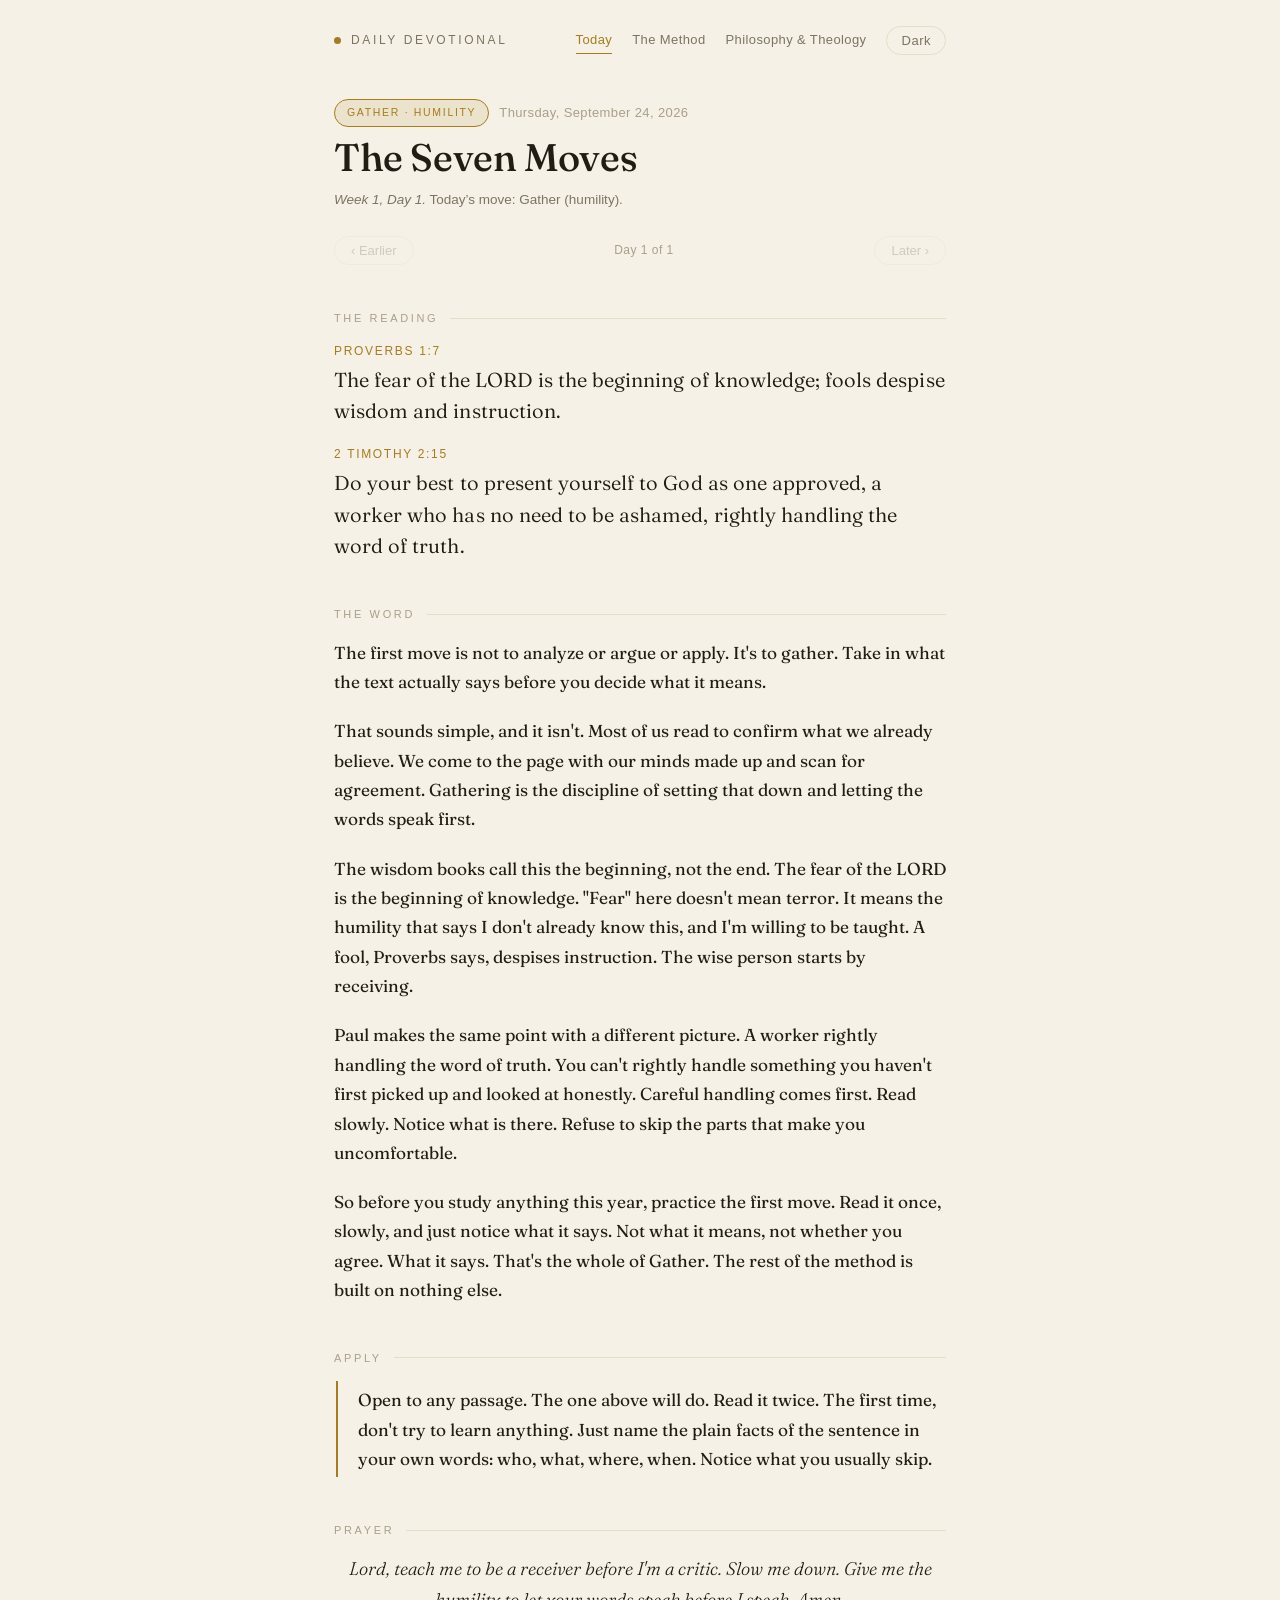
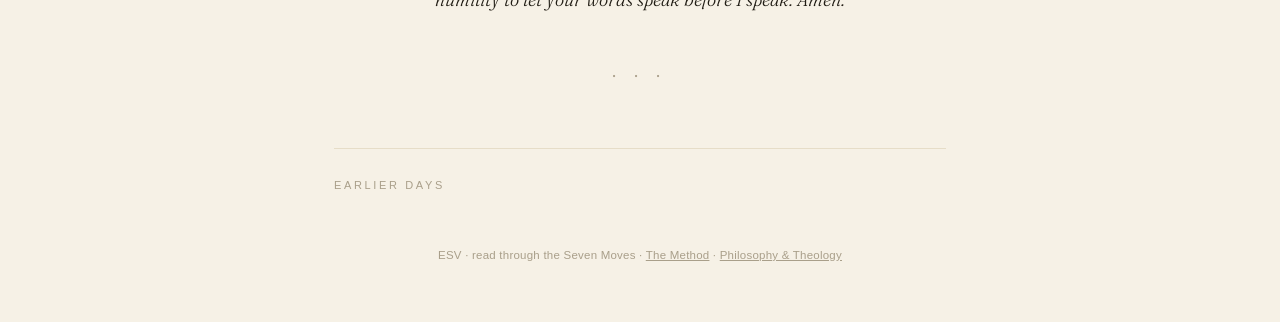
==== index.html @ 1668e5b0 "day navigation + week-grouped archive" ====
<!DOCTYPE html>
<html lang="en" data-theme="light">
<head>
<meta charset="UTF-8">
<meta name="viewport" content="width=device-width, initial-scale=1.0">
<title>Daily Devotional — The Seven Moves</title>
<meta name="description" content="A calm daily Bible devotional, read through the Seven Moves. ESV.">
<link rel="preconnect" href="https://fonts.googleapis.com">
<link rel="preconnect" href="https://fonts.gstatic.com" crossorigin>
<link href="https://fonts.googleapis.com/css2?family=Fraunces:ital,opsz,wght@0,9..144,300;0,9..144,400;0,9..144,500;0,9..144,600;1,9..144,300;1,9..144,400&display=swap" rel="stylesheet">
<link rel="stylesheet" href="styles.css">
</head>
<body>
<div class="wrap">
  <header>
    <div class="brand"><span class="dot"></span>Daily Devotional</div>
    <nav class="nav">
      <a href="index.html">Today</a>
      <a href="method.html">The Method</a>
      <a href="philosophy.html">Philosophy &amp; Theology</a>
    </nav>
    <button class="theme-toggle" id="themeToggle" aria-label="Toggle dark mode">Dark</button>
  </header>

  <main>
    <div class="meta">
      <span class="pill" id="movePill">—</span>
      <span class="date" id="dateLabel">—</span>
    </div>
    <h1 id="title">—</h1>
    <div class="sub" id="subtitle"></div>

    <div class="daynav">
      <button id="prevBtn" aria-label="Earlier day">‹ Earlier</button>
      <span id="daynavPos"></span>
      <button id="nextBtn" aria-label="Later day">Later ›</button>
    </div>

    <section class="block" id="readingBlock">
      <div class="label">The Reading</div>
      <div class="scripture" id="readings"></div>
    </section>

    <section class="block" id="wordBlock">
      <div class="label">The Word</div>
      <div class="prose" id="word"></div>
    </section>

    <section class="block" id="applyBlock">
      <div class="label">Apply</div>
      <div class="apply prose" id="apply"></div>
    </section>

    <section class="block" id="prayerBlock">
      <div class="label">Prayer</div>
      <p class="prayer" id="prayer"></p>
    </section>

    <div class="ornament">· · ·</div>

    <section class="archive">
      <h2>Earlier Days</h2>
      <ul class="archive-list" id="archiveList"></ul>
    </section>
  </main>

  <footer>ESV · read through the Seven Moves · <a href="method.html">The Method</a> · <a href="philosophy.html">Philosophy &amp; Theology</a></footer>
</div>

<script src="script.js"></script>
<script>
(function () {
  function el(id) { return document.getElementById(id); }
  function esc(s) { var d = document.createElement('div'); d.textContent = s; return d.innerHTML; }
  function paragraphs(text) {
    return (text || '').split(/\n{2,}/).map(function (p) { return '<p>' + esc(p.trim()) + '</p>'; }).join('');
  }
  function fmtDate(iso) {
    var d = new Date(iso + 'T12:00:00');
    return d.toLocaleDateString('en-US', { weekday: 'long', month: 'long', day: 'numeric', year: 'numeric' });
  }

  var list = [];
  var currentIndex = 0;

  function render(d) {
    el('movePill').textContent = d.move + ' · ' + d.virtue;
    el('dateLabel').textContent = fmtDate(d.date);
    el('title').textContent = d.theme;
    el('subtitle').innerHTML = '<em>Week ' + d.week + ', Day ' + d.day + '.</em> Today\u2019s move: ' + d.move + ' (' + d.virtue + ').';
    el('readings').innerHTML = (d.readings || []).map(function (r) {
      return '<p><span class="ref">' + esc(r.ref) + '</span>' + esc(r.text) + '</p>';
    }).join('');
    el('word').innerHTML = paragraphs(d.word);
    el('apply').innerHTML = paragraphs(d.apply);
    el('prayer').textContent = d.prayer;
    el('readingBlock').classList.toggle('hidden', !(d.readings && d.readings.length));
    el('wordBlock').classList.toggle('hidden', !d.word);
    el('applyBlock').classList.toggle('hidden', !d.apply);
    el('prayerBlock').classList.toggle('hidden', !d.prayer);
  }

  function updateNav() {
    var pos = el('daynavPos');
    if (pos) pos.textContent = 'Day ' + (currentIndex + 1) + ' of ' + list.length;
    var pb = el('prevBtn'), nb = el('nextBtn');
    if (pb) pb.disabled = currentIndex >= list.length - 1;
    if (nb) nb.disabled = currentIndex <= 0;
  }

  function renderArchive() {
    var byWeek = {};
    list.forEach(function (d, idx) {
      if (idx === currentIndex) return;
      (byWeek[d.week] = byWeek[d.week] || []).push({ d: d, idx: idx });
    });
    var weeks = Object.keys(byWeek).map(Number).sort(function (a, b) { return b - a; });
    var ul = el('archiveList');
    ul.innerHTML = '';
    weeks.forEach(function (w) {
      var days = byWeek[w].sort(function (a, b) { return a.d.day < b.d.day ? 1 : -1; });
      var h = document.createElement('li');
      h.className = 'week-header';
      h.textContent = 'Week ' + w;
      ul.appendChild(h);
      days.forEach(function (o) {
        var d = o.d;
        var li = document.createElement('li');
        var btn = document.createElement('button');
        btn.type = 'button';
        btn.innerHTML =
          '<span class="d">' + esc(d.date) + '</span>' +
          '<span class="theme">' + esc(d.theme) + '</span>' +
          '<span class="move">' + esc(d.move) + '</span>';
        btn.addEventListener('click', function () { show(o.idx); window.scrollTo({ top: 0, behavior: 'smooth' }); });
        li.appendChild(btn);
        ul.appendChild(li);
      });
    });
  }

  function show(i) {
    currentIndex = Math.max(0, Math.min(list.length - 1, i));
    render(list[currentIndex]);
    updateNav();
    renderArchive();
  }

  el('prevBtn').addEventListener('click', function () { show(currentIndex + 1); window.scrollTo({ top: 0, behavior: 'smooth' }); });
  el('nextBtn').addEventListener('click', function () { show(currentIndex - 1); window.scrollTo({ top: 0, behavior: 'smooth' }); });

  fetch('./devotionals.json')
    .then(function (r) { if (!r.ok) throw new Error('HTTP ' + r.status); return r.json(); })
    .then(function (data) {
      list = (data.devotionals || []).slice().sort(function (a, b) { return a.date < b.date ? 1 : -1; });
      if (!list.length) return;
      var today = new Date().toISOString().slice(0, 10);
      var idx = list.findIndex(function (d) { return d.date === today; });
      currentIndex = idx >= 0 ? idx : 0;
      render(list[currentIndex]);
      updateNav();
      renderArchive();
    })
    .catch(function (e) {
      el('title').textContent = 'Nothing here yet';
      el('subtitle').textContent = 'The first devotional hasn\u2019t been published.';
      el('readings').innerHTML = '';
      el('word').innerHTML = '<p>Check back soon.</p>';
      el('applyBlock').classList.add('hidden');
      el('prayerBlock').classList.add('hidden');
      console.error(e);
    });
})();
</script>
</body>
</html>
---- styles.css ----
:root {
  --bg: #f6f1e6;
  --surface: #fdfaf3;
  --ink: #211d15;
  --muted: #7c7463;
  --faint: #a99f8a;
  --border: #e6ddc8;
  --accent: #a67c1e;
  --accent-soft: rgba(166,124,30,.12);
  --maxw: 660px;
  --serif: "Fraunces", Georgia, "Iowan Old Style", serif;
  --sans: -apple-system, BlinkMacSystemFont, "Segoe UI", Roboto, Helvetica, Arial, sans-serif;
}
[data-theme="dark"] {
  --bg: #16130e;
  --surface: #1e1a13;
  --ink: #ece3d2;
  --muted: #9a917d;
  --faint: #6f6757;
  --border: #352f24;
  --accent: #d0a449;
  --accent-soft: rgba(208,164,73,.14);
}
* { box-sizing: border-box; }
html { scroll-behavior: smooth; }
body {
  margin: 0;
  background: var(--bg);
  color: var(--ink);
  font-family: var(--serif);
  font-weight: 400;
  line-height: 1.7;
  -webkit-font-smoothing: antialiased;
  text-rendering: optimizeLegibility;
  transition: background .3s ease, color .3s ease;
}
.wrap { max-width: var(--maxw); margin: 0 auto; padding: 0 24px; }

/* ---- header / nav ---- */
header {
  display: flex; align-items: center; flex-wrap: wrap; gap: 12px 20px;
  padding: 26px 0 10px;
}
.brand {
  font-family: var(--sans); font-size: 12px; letter-spacing: .22em;
  text-transform: uppercase; color: var(--muted);
  display: flex; align-items: center; gap: 10px; margin-right: auto;
}
.brand .dot { width: 7px; height: 7px; border-radius: 50%; background: var(--accent); }
.nav { display: flex; gap: 20px; flex-wrap: wrap; }
.nav a {
  font-family: var(--sans); font-size: 13px; color: var(--muted);
  text-decoration: none; letter-spacing: .03em; padding: 2px 0;
  border-bottom: 1px solid transparent; transition: color .15s, border-color .15s;
}
.nav a:hover { color: var(--ink); }
.nav a.active { color: var(--accent); border-bottom-color: var(--accent); }
.theme-toggle {
  font-family: var(--sans); font-size: 13px; color: var(--muted);
  background: none; border: 1px solid var(--border); border-radius: 999px;
  padding: 6px 14px; cursor: pointer; letter-spacing: .04em;
  transition: color .2s, border-color .2s;
}
.theme-toggle:hover { color: var(--ink); border-color: var(--faint); }

/* ---- hero / headings ---- */
.meta { display: flex; flex-wrap: wrap; align-items: center; gap: 10px; margin: 34px 0 6px; }
.pill {
  font-family: var(--sans); font-size: 10.5px; letter-spacing: .16em;
  text-transform: uppercase; color: var(--accent);
  border: 1px solid var(--accent); background: var(--accent-soft);
  border-radius: 999px; padding: 4px 12px; font-weight: 500;
}
.date { font-family: var(--sans); font-size: 13px; color: var(--faint); letter-spacing: .03em; }
h1 { font-size: clamp(1.7rem, 5vw, 2.4rem); line-height: 1.15; font-weight: 500; margin: 8px 0 0; letter-spacing: -.01em; }
.lead {
  font-family: var(--sans); font-size: 15px; color: var(--muted);
  margin-top: 12px; max-width: 34em;
}
.sub { font-family: var(--sans); font-size: 13.5px; color: var(--muted); margin-top: 10px; }
.sub em { font-style: italic; }

section.block { margin-top: 44px; }
.label {
  font-family: var(--sans); font-size: 11px; letter-spacing: .24em;
  text-transform: uppercase; color: var(--faint); margin-bottom: 14px;
  display: flex; align-items: center; gap: 12px;
}
.label::after { content: ""; flex: 1; height: 1px; background: var(--border); }

h2 {
  font-size: 1.35rem; line-height: 1.25; font-weight: 500; margin: 0 0 8px; letter-spacing: -.01em;
}
h3 { font-size: 1.12rem; font-weight: 500; margin: 26px 0 6px; }

/* ---- scripture ---- */
.scripture { margin: 0 0 26px; }
.scripture p { font-size: 1.26rem; line-height: 1.55; margin: 0 0 18px; font-weight: 350; letter-spacing: .002em; }
.scripture .ref {
  display: block; font-family: var(--sans); font-size: 12px;
  letter-spacing: .14em; text-transform: uppercase; color: var(--accent);
  margin-bottom: 4px; font-weight: 500;
}

/* ---- prose ---- */
.prose p { margin: 0 0 1.15em; font-size: 1.08rem; }
.prose p:last-child { margin-bottom: 0; }
.prose a { color: var(--accent); text-decoration: underline; text-underline-offset: 3px; }

/* ---- apply / callout ---- */
.apply { border-left: 2px solid var(--accent); padding: 4px 0 4px 20px; margin-left: 2px; }
.apply p { margin: 0 0 .9em; font-size: 1.08rem; }
.apply p:last-child { margin: 0; }

/* ---- prayer ---- */
.prayer { font-style: italic; font-weight: 300; font-size: 1.14rem; line-height: 1.7; text-align: center; margin: 0; }

/* ---- move tags + lists ---- */
.moves { font-family: var(--sans); font-size: 11px; letter-spacing: .16em; text-transform: uppercase; color: var(--faint); margin-top: 10px; }
.moves b { color: var(--accent); font-weight: 500; }

.movelist { list-style: none; margin: 0; padding: 0; }
.movelist li { padding: 18px 0; border-bottom: 1px solid var(--border); }
.movelist li:last-child { border-bottom: none; }
.movelist .m { font-family: var(--sans); font-size: 11px; letter-spacing: .18em; text-transform: uppercase; color: var(--accent); font-weight: 500; }
.movelist .m span { color: var(--faint); text-transform: none; letter-spacing: .02em; font-weight: 400; }
.movelist h3 { margin: 4px 0 6px; font-size: 1.22rem; }
.movelist p { margin: 0; font-size: 1.05rem; }
.movelist .q { font-family: var(--sans); font-size: 13.5px; color: var(--muted); margin-top: 6px; }

.rhy { display: grid; grid-template-columns: 84px 1fr; gap: 4px 16px; margin: 6px 0; }
.rhy .d { font-family: var(--sans); font-size: 12px; color: var(--accent); letter-spacing: .08em; text-transform: uppercase; padding-top: 2px; }
.rhy .t { font-size: 1.05rem; }

.ornament { text-align: center; color: var(--faint); font-size: 15px; letter-spacing: .5em; margin: 46px 0 8px; }

/* ---- archive ---- */
.archive { margin-top: 60px; padding-top: 30px; border-top: 1px solid var(--border); }
.archive h2 { font-family: var(--sans); font-size: 11px; letter-spacing: .24em; text-transform: uppercase; color: var(--faint); font-weight: 500; margin: 0 0 6px; }
.archive-list { list-style: none; margin: 0; padding: 0; }
.archive-list li { border-bottom: 1px solid var(--border); }
.archive-list button {
  display: grid; grid-template-columns: 92px 1fr auto; gap: 14px; align-items: baseline;
  width: 100%; text-align: left; background: none; border: none; cursor: pointer;
  padding: 13px 2px; color: var(--ink); font-family: var(--serif); font-size: 15px;
}
.archive-list button:hover .theme { color: var(--accent); }
.archive-list .d { font-family: var(--sans); font-size: 12px; color: var(--faint); }
.archive-list .theme { transition: color .15s; }
.archive-list .move { font-family: var(--sans); font-size: 11px; letter-spacing: .1em; text-transform: uppercase; color: var(--muted); }
.archive-list .week-header { font-family: var(--sans); font-size: 11px; letter-spacing: .2em; text-transform: uppercase; color: var(--accent); font-weight: 500; padding: 16px 0 4px; border-bottom: none; }

.daynav { display: flex; align-items: center; justify-content: space-between; margin-top: 24px; }
.daynav button { font-family: var(--sans); font-size: 13px; color: var(--muted); background: none; border: 1px solid var(--border); border-radius: 999px; padding: 6px 16px; cursor: pointer; transition: color .15s, border-color .15s; }
.daynav button:hover:not(:disabled) { color: var(--ink); border-color: var(--faint); }
.daynav button:disabled { opacity: .3; cursor: default; }
.daynav span { font-family: var(--sans); font-size: 12px; color: var(--faint); letter-spacing: .04em; }

footer {
  font-family: var(--sans); font-size: 11.5px; color: var(--faint);
  text-align: center; padding: 48px 0 56px; letter-spacing: .02em;
}
footer a { color: var(--faint); }

.hidden { display: none !important; }
@media (max-width: 520px) {
  .archive-list button { grid-template-columns: 78px 1fr; }
  .archive-list .move { grid-column: 2; }
  .scripture p { font-size: 1.16rem; }
  .rhy { grid-template-columns: 72px 1fr; }
}
@media (prefers-reduced-motion: reduce) {
  * { transition: none !important; }
}
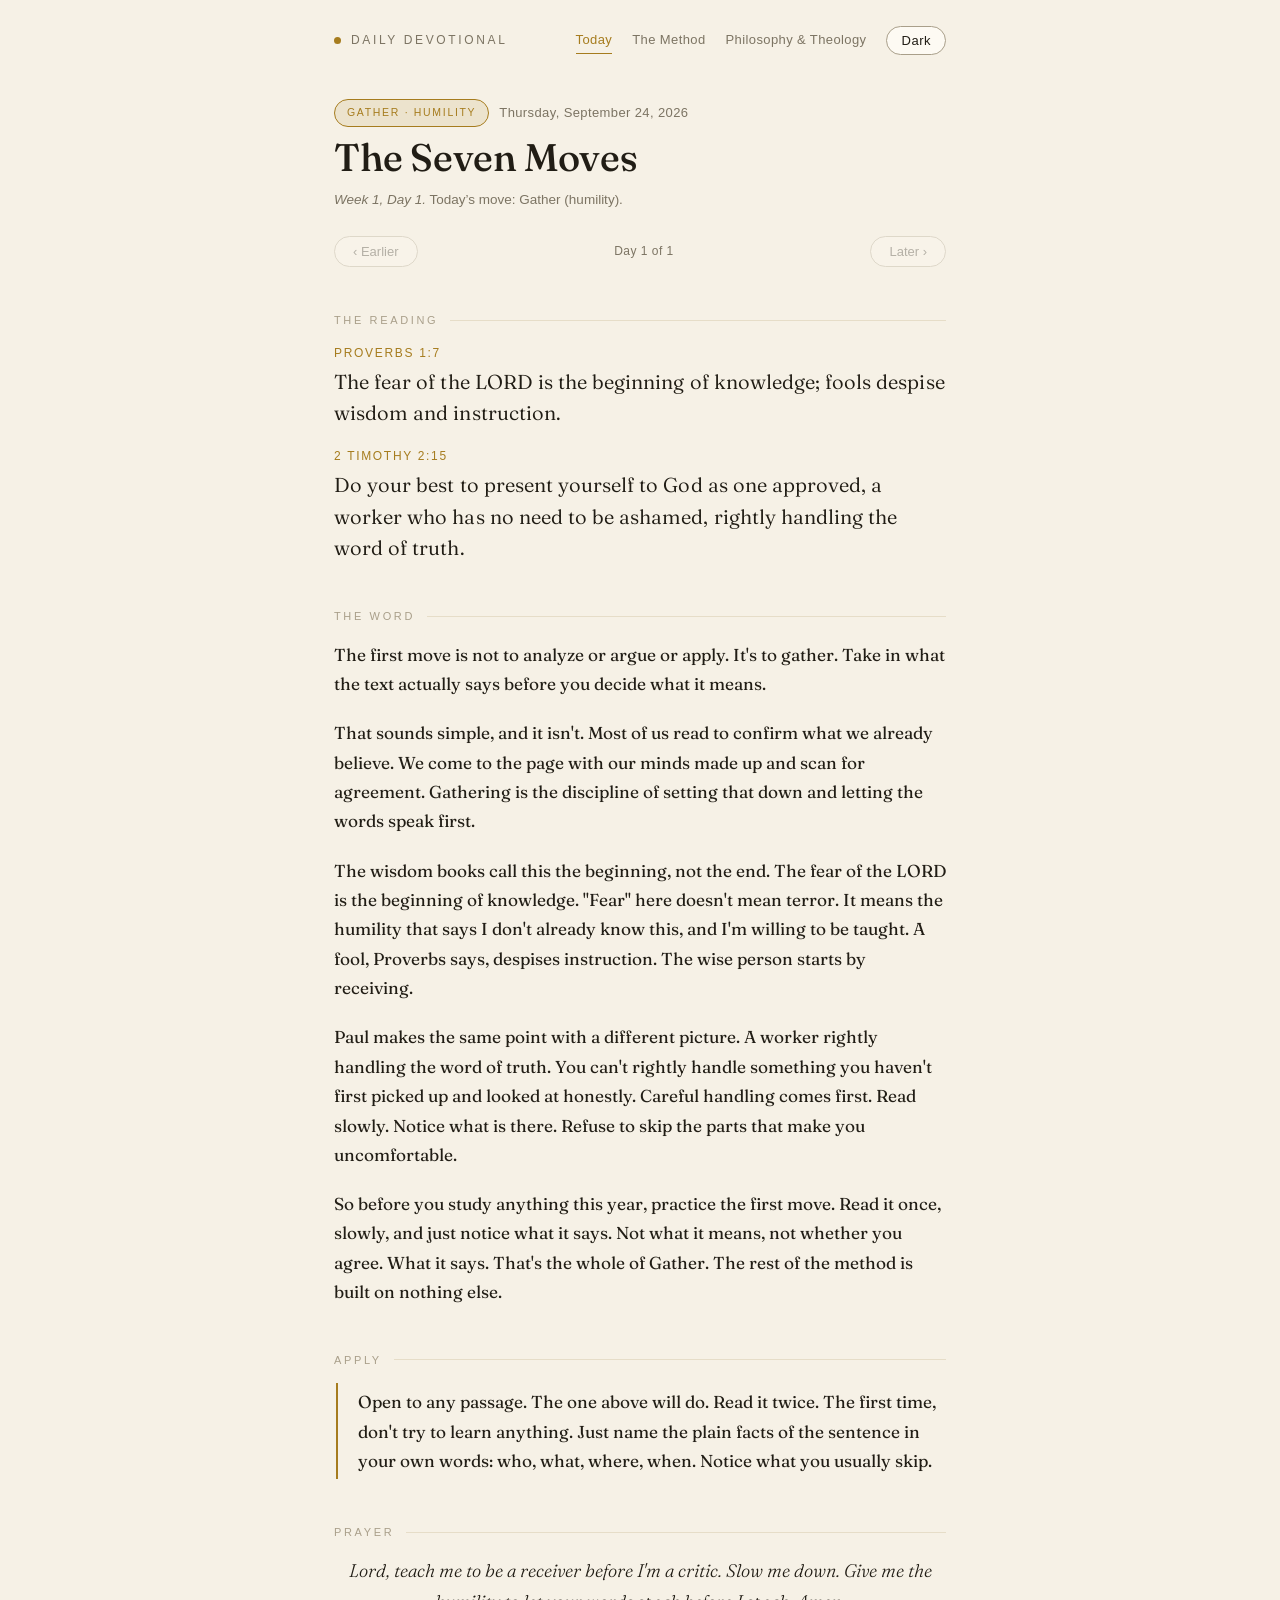
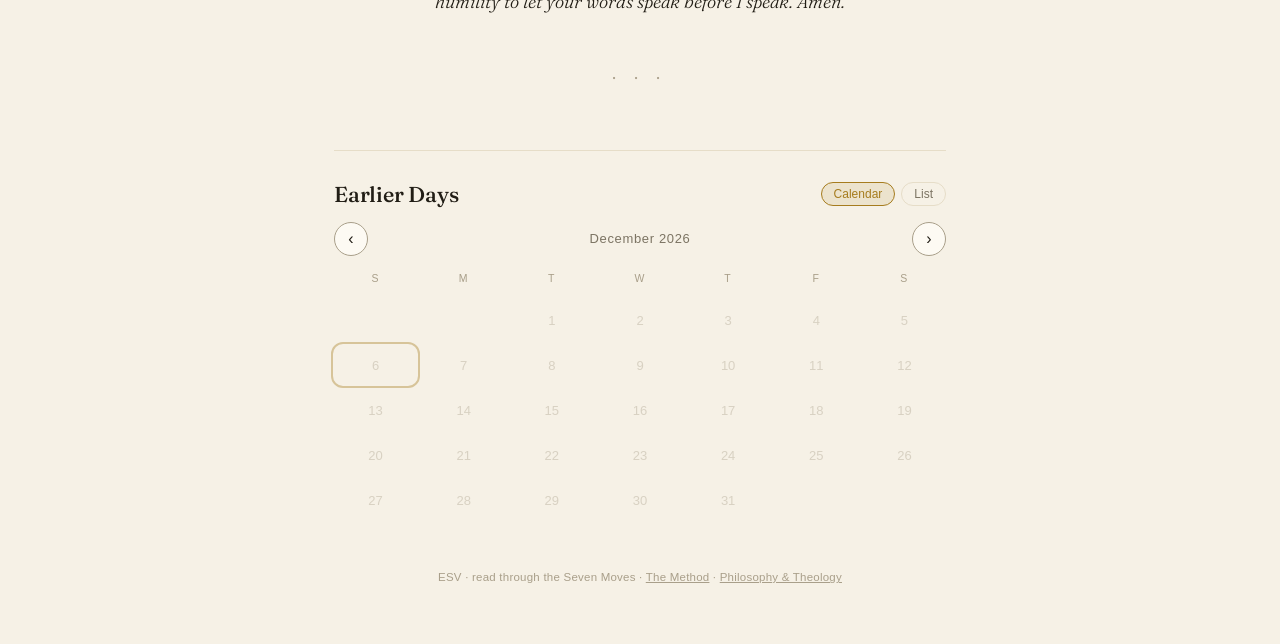
==== commit fb080bb7: "calendar view + dark-mode contrast pass" ====
--- a/index.html
+++ b/index.html
@@ -59,8 +59,22 @@
     <div class="ornament">· · ·</div>
 
     <section class="archive">
-      <h2>Earlier Days</h2>
-      <ul class="archive-list" id="archiveList"></ul>
+      <div class="archive-head">
+        <h2>Earlier Days</h2>
+        <div class="view-toggle">
+          <button id="calBtn" type="button" class="active">Calendar</button>
+          <button id="listBtn" type="button">List</button>
+        </div>
+      </div>
+      <div id="calendar">
+        <div class="cal-nav">
+          <button id="calPrev" type="button" aria-label="Previous month">‹</button>
+          <span class="cal-label" id="calLabel">—</span>
+          <button id="calNext" type="button" aria-label="Next month">›</button>
+        </div>
+        <div class="cal-grid" id="calGrid"></div>
+      </div>
+      <ul class="archive-list hidden" id="archiveList"></ul>
     </section>
   </main>
 
@@ -79,9 +93,14 @@
     var d = new Date(iso + 'T12:00:00');
     return d.toLocaleDateString('en-US', { weekday: 'long', month: 'long', day: 'numeric', year: 'numeric' });
   }
+  function isoDate(y, m, d) {
+    return y + '-' + String(m + 1).padStart(2, '0') + '-' + String(d).padStart(2, '0');
+  }
 
   var list = [];
   var currentIndex = 0;
+  var dayIndex = {};
+  var calYear = 0, calMonth = 0; // calMonth 0-indexed
 
   function render(d) {
     el('movePill').textContent = d.move + ' · ' + d.virtue;
@@ -108,7 +127,7 @@
     if (nb) nb.disabled = currentIndex <= 0;
   }
 
-  function renderArchive() {
+  function renderArchiveList() {
     var byWeek = {};
     list.forEach(function (d, idx) {
       if (idx === currentIndex) return;
@@ -139,27 +158,85 @@
     });
   }
 
+  function renderCalendar() {
+    var first = new Date(calYear, calMonth, 1);
+    var startDow = first.getDay();
+    var daysInMonth = new Date(calYear, calMonth + 1, 0).getDate();
+    el('calLabel').textContent = first.toLocaleDateString('en-US', { month: 'long', year: 'numeric' });
+    var grid = el('calGrid');
+    grid.innerHTML = '';
+    ['S', 'M', 'T', 'W', 'T', 'F', 'S'].forEach(function (w) {
+      var c = document.createElement('div');
+      c.className = 'cal-dow';
+      c.textContent = w;
+      grid.appendChild(c);
+    });
+    for (var i = 0; i < startDow; i++) {
+      var fill = document.createElement('div');
+      fill.className = 'cal-day cal-empty-fill';
+      grid.appendChild(fill);
+    }
+    var today = new Date().toISOString().slice(0, 10);
+    for (var d = 1; d <= daysInMonth; d++) {
+      var iso = isoDate(calYear, calMonth, d);
+      var cell = document.createElement('button');
+      cell.type = 'button';
+      cell.className = 'cal-day';
+      if (iso === today) cell.classList.add('today');
+      if (dayIndex[iso] !== undefined) {
+        cell.classList.add('has');
+        cell.textContent = d;
+        cell.addEventListener('click', (function (iso) {
+          return function () { show(dayIndex[iso]); window.scrollTo({ top: 0, behavior: 'smooth' }); };
+        })(iso));
+      } else {
+        cell.classList.add('empty');
+        cell.textContent = d;
+        cell.disabled = true;
+      }
+      grid.appendChild(cell);
+    }
+  }
+
+  function setView(v) {
+    var cal = el('calendar'), listEl = el('archiveList');
+    el('calBtn').classList.toggle('active', v === 'cal');
+    el('listBtn').classList.toggle('active', v === 'list');
+    cal.classList.toggle('hidden', v !== 'cal');
+    listEl.classList.toggle('hidden', v !== 'list');
+  }
+
   function show(i) {
     currentIndex = Math.max(0, Math.min(list.length - 1, i));
     render(list[currentIndex]);
     updateNav();
-    renderArchive();
+    renderArchiveList();
   }
 
   el('prevBtn').addEventListener('click', function () { show(currentIndex + 1); window.scrollTo({ top: 0, behavior: 'smooth' }); });
   el('nextBtn').addEventListener('click', function () { show(currentIndex - 1); window.scrollTo({ top: 0, behavior: 'smooth' }); });
+  el('calPrev').addEventListener('click', function () { calMonth--; if (calMonth < 0) { calMonth = 11; calYear--; } renderCalendar(); });
+  el('calNext').addEventListener('click', function () { calMonth++; if (calMonth > 11) { calMonth = 0; calYear++; } renderCalendar(); });
+  el('calBtn').addEventListener('click', function () { setView('cal'); });
+  el('listBtn').addEventListener('click', function () { setView('list'); });
 
   fetch('./devotionals.json')
     .then(function (r) { if (!r.ok) throw new Error('HTTP ' + r.status); return r.json(); })
     .then(function (data) {
       list = (data.devotionals || []).slice().sort(function (a, b) { return a.date < b.date ? 1 : -1; });
       if (!list.length) return;
+      list.forEach(function (d, i) { dayIndex[d.date] = i; });
       var today = new Date().toISOString().slice(0, 10);
       var idx = list.findIndex(function (d) { return d.date === today; });
       currentIndex = idx >= 0 ? idx : 0;
+      var now = new Date();
+      calYear = now.getFullYear();
+      calMonth = now.getMonth();
       render(list[currentIndex]);
       updateNav();
-      renderArchive();
+      renderArchiveList();
+      renderCalendar();
+      setView('cal');
     })
     .catch(function (e) {
       el('title').textContent = 'Nothing here yet';
--- a/styles.css
+++ b/styles.css
@@ -7,19 +7,21 @@
   --border: #e6ddc8;
   --accent: #a67c1e;
   --accent-soft: rgba(166,124,30,.12);
+  --accent-ink: #ffffff;
   --maxw: 660px;
   --serif: "Fraunces", Georgia, "Iowan Old Style", serif;
   --sans: -apple-system, BlinkMacSystemFont, "Segoe UI", Roboto, Helvetica, Arial, sans-serif;
 }
 [data-theme="dark"] {
-  --bg: #16130e;
+  --bg: #14110c;
   --surface: #1e1a13;
   --ink: #ece3d2;
-  --muted: #9a917d;
-  --faint: #6f6757;
-  --border: #352f24;
+  --muted: #b7ad92;
+  --faint: #938a74;
+  --border: #4a4233;
   --accent: #d0a449;
-  --accent-soft: rgba(208,164,73,.14);
+  --accent-soft: rgba(208,164,73,.16);
+  --accent-ink: #1a1407;
 }
 * { box-sizing: border-box; }
 html { scroll-behavior: smooth; }
@@ -56,12 +58,12 @@
 .nav a:hover { color: var(--ink); }
 .nav a.active { color: var(--accent); border-bottom-color: var(--accent); }
 .theme-toggle {
-  font-family: var(--sans); font-size: 13px; color: var(--muted);
-  background: none; border: 1px solid var(--border); border-radius: 999px;
+  font-family: var(--sans); font-size: 13px; color: var(--ink);
+  background: var(--surface); border: 1px solid var(--faint); border-radius: 999px;
   padding: 6px 14px; cursor: pointer; letter-spacing: .04em;
   transition: color .2s, border-color .2s;
 }
-.theme-toggle:hover { color: var(--ink); border-color: var(--faint); }
+.theme-toggle:hover { border-color: var(--accent); color: var(--accent); }
 
 /* ---- hero / headings ---- */
 .meta { display: flex; flex-wrap: wrap; align-items: center; gap: 10px; margin: 34px 0 6px; }
@@ -71,12 +73,9 @@
   border: 1px solid var(--accent); background: var(--accent-soft);
   border-radius: 999px; padding: 4px 12px; font-weight: 500;
 }
-.date { font-family: var(--sans); font-size: 13px; color: var(--faint); letter-spacing: .03em; }
+.date { font-family: var(--sans); font-size: 13px; color: var(--muted); letter-spacing: .03em; }
 h1 { font-size: clamp(1.7rem, 5vw, 2.4rem); line-height: 1.15; font-weight: 500; margin: 8px 0 0; letter-spacing: -.01em; }
-.lead {
-  font-family: var(--sans); font-size: 15px; color: var(--muted);
-  margin-top: 12px; max-width: 34em;
-}
+.lead { font-family: var(--sans); font-size: 15px; color: var(--muted); margin-top: 12px; max-width: 34em; }
 .sub { font-family: var(--sans); font-size: 13.5px; color: var(--muted); margin-top: 10px; }
 .sub em { font-style: italic; }
 
@@ -88,9 +87,7 @@
 }
 .label::after { content: ""; flex: 1; height: 1px; background: var(--border); }
 
-h2 {
-  font-size: 1.35rem; line-height: 1.25; font-weight: 500; margin: 0 0 8px; letter-spacing: -.01em;
-}
+h2 { font-size: 1.35rem; line-height: 1.25; font-weight: 500; margin: 0 0 8px; letter-spacing: -.01em; }
 h3 { font-size: 1.12rem; font-weight: 500; margin: 26px 0 6px; }
 
 /* ---- scripture ---- */
@@ -116,14 +113,14 @@
 .prayer { font-style: italic; font-weight: 300; font-size: 1.14rem; line-height: 1.7; text-align: center; margin: 0; }
 
 /* ---- move tags + lists ---- */
-.moves { font-family: var(--sans); font-size: 11px; letter-spacing: .16em; text-transform: uppercase; color: var(--faint); margin-top: 10px; }
+.moves { font-family: var(--sans); font-size: 11px; letter-spacing: .16em; text-transform: uppercase; color: var(--muted); margin-top: 10px; }
 .moves b { color: var(--accent); font-weight: 500; }
 
 .movelist { list-style: none; margin: 0; padding: 0; }
 .movelist li { padding: 18px 0; border-bottom: 1px solid var(--border); }
 .movelist li:last-child { border-bottom: none; }
 .movelist .m { font-family: var(--sans); font-size: 11px; letter-spacing: .18em; text-transform: uppercase; color: var(--accent); font-weight: 500; }
-.movelist .m span { color: var(--faint); text-transform: none; letter-spacing: .02em; font-weight: 400; }
+.movelist .m span { color: var(--muted); text-transform: none; letter-spacing: .02em; font-weight: 400; }
 .movelist h3 { margin: 4px 0 6px; font-size: 1.22rem; }
 .movelist p { margin: 0; font-size: 1.05rem; }
 .movelist .q { font-family: var(--sans); font-size: 13.5px; color: var(--muted); margin-top: 6px; }
@@ -134,9 +131,41 @@
 
 .ornament { text-align: center; color: var(--faint); font-size: 15px; letter-spacing: .5em; margin: 46px 0 8px; }
 
-/* ---- archive ---- */
+/* ---- archive + calendar ---- */
 .archive { margin-top: 60px; padding-top: 30px; border-top: 1px solid var(--border); }
-.archive h2 { font-family: var(--sans); font-size: 11px; letter-spacing: .24em; text-transform: uppercase; color: var(--faint); font-weight: 500; margin: 0 0 6px; }
+.archive-head { display: flex; align-items: center; justify-content: space-between; gap: 12px; flex-wrap: wrap; margin-bottom: 14px; }
+.archive-head h2 { margin: 0; }
+.view-toggle { display: flex; gap: 6px; }
+.view-toggle button {
+  font-family: var(--sans); font-size: 12px; color: var(--muted);
+  background: none; border: 1px solid var(--border); border-radius: 999px;
+  padding: 4px 12px; cursor: pointer; transition: color .15s, border-color .15s, background .15s;
+}
+.view-toggle button.active { color: var(--accent); border-color: var(--accent); background: var(--accent-soft); }
+
+.cal-nav { display: flex; align-items: center; justify-content: space-between; margin-bottom: 12px; }
+.cal-nav button {
+  font-family: var(--sans); font-size: 16px; color: var(--ink);
+  background: var(--surface); border: 1px solid var(--faint); border-radius: 999px;
+  width: 34px; height: 34px; cursor: pointer; line-height: 1;
+  display: flex; align-items: center; justify-content: center; transition: border-color .15s, color .15s;
+}
+.cal-nav button:hover { border-color: var(--accent); color: var(--accent); }
+.cal-nav .cal-label { font-family: var(--sans); font-size: 13px; color: var(--muted); letter-spacing: .05em; font-weight: 500; }
+
+.cal-grid { display: grid; grid-template-columns: repeat(7, 1fr); gap: 5px; }
+.cal-dow { font-family: var(--sans); font-size: 10.5px; letter-spacing: .12em; color: var(--faint); text-align: center; text-transform: uppercase; padding: 2px 0 8px; }
+.cal-day {
+  font-family: var(--sans); font-size: 13px; height: 40px; border-radius: 9px;
+  border: 1px solid transparent; background: none; color: var(--faint);
+  display: flex; align-items: center; justify-content: center; cursor: default;
+}
+.cal-day.has { color: var(--ink); background: var(--accent-soft); border-color: var(--accent); cursor: pointer; font-weight: 500; }
+.cal-day.has:hover { background: var(--accent); color: var(--accent-ink); }
+.cal-day.today { outline: 2px solid var(--accent); outline-offset: 1px; }
+.cal-day.empty { opacity: .38; }
+.cal-empty-fill { visibility: hidden; }
+
 .archive-list { list-style: none; margin: 0; padding: 0; }
 .archive-list li { border-bottom: 1px solid var(--border); }
 .archive-list button {
@@ -145,16 +174,21 @@
   padding: 13px 2px; color: var(--ink); font-family: var(--serif); font-size: 15px;
 }
 .archive-list button:hover .theme { color: var(--accent); }
-.archive-list .d { font-family: var(--sans); font-size: 12px; color: var(--faint); }
+.archive-list .d { font-family: var(--sans); font-size: 12px; color: var(--muted); }
 .archive-list .theme { transition: color .15s; }
 .archive-list .move { font-family: var(--sans); font-size: 11px; letter-spacing: .1em; text-transform: uppercase; color: var(--muted); }
 .archive-list .week-header { font-family: var(--sans); font-size: 11px; letter-spacing: .2em; text-transform: uppercase; color: var(--accent); font-weight: 500; padding: 16px 0 4px; border-bottom: none; }
 
+/* ---- day nav ---- */
 .daynav { display: flex; align-items: center; justify-content: space-between; margin-top: 24px; }
-.daynav button { font-family: var(--sans); font-size: 13px; color: var(--muted); background: none; border: 1px solid var(--border); border-radius: 999px; padding: 6px 16px; cursor: pointer; transition: color .15s, border-color .15s; }
-.daynav button:hover:not(:disabled) { color: var(--ink); border-color: var(--faint); }
+.daynav button {
+  font-family: var(--sans); font-size: 13px; color: var(--ink);
+  background: var(--surface); border: 1px solid var(--faint); border-radius: 999px;
+  padding: 7px 18px; cursor: pointer; transition: color .15s, border-color .15s;
+}
+.daynav button:hover:not(:disabled) { border-color: var(--accent); color: var(--accent); }
 .daynav button:disabled { opacity: .3; cursor: default; }
-.daynav span { font-family: var(--sans); font-size: 12px; color: var(--faint); letter-spacing: .04em; }
+.daynav span { font-family: var(--sans); font-size: 12px; color: var(--muted); letter-spacing: .04em; }
 
 footer {
   font-family: var(--sans); font-size: 11.5px; color: var(--faint);
@@ -168,6 +202,7 @@
   .archive-list .move { grid-column: 2; }
   .scripture p { font-size: 1.16rem; }
   .rhy { grid-template-columns: 72px 1fr; }
+  .cal-day { height: 36px; font-size: 12px; }
 }
 @media (prefers-reduced-motion: reduce) {
   * { transition: none !important; }
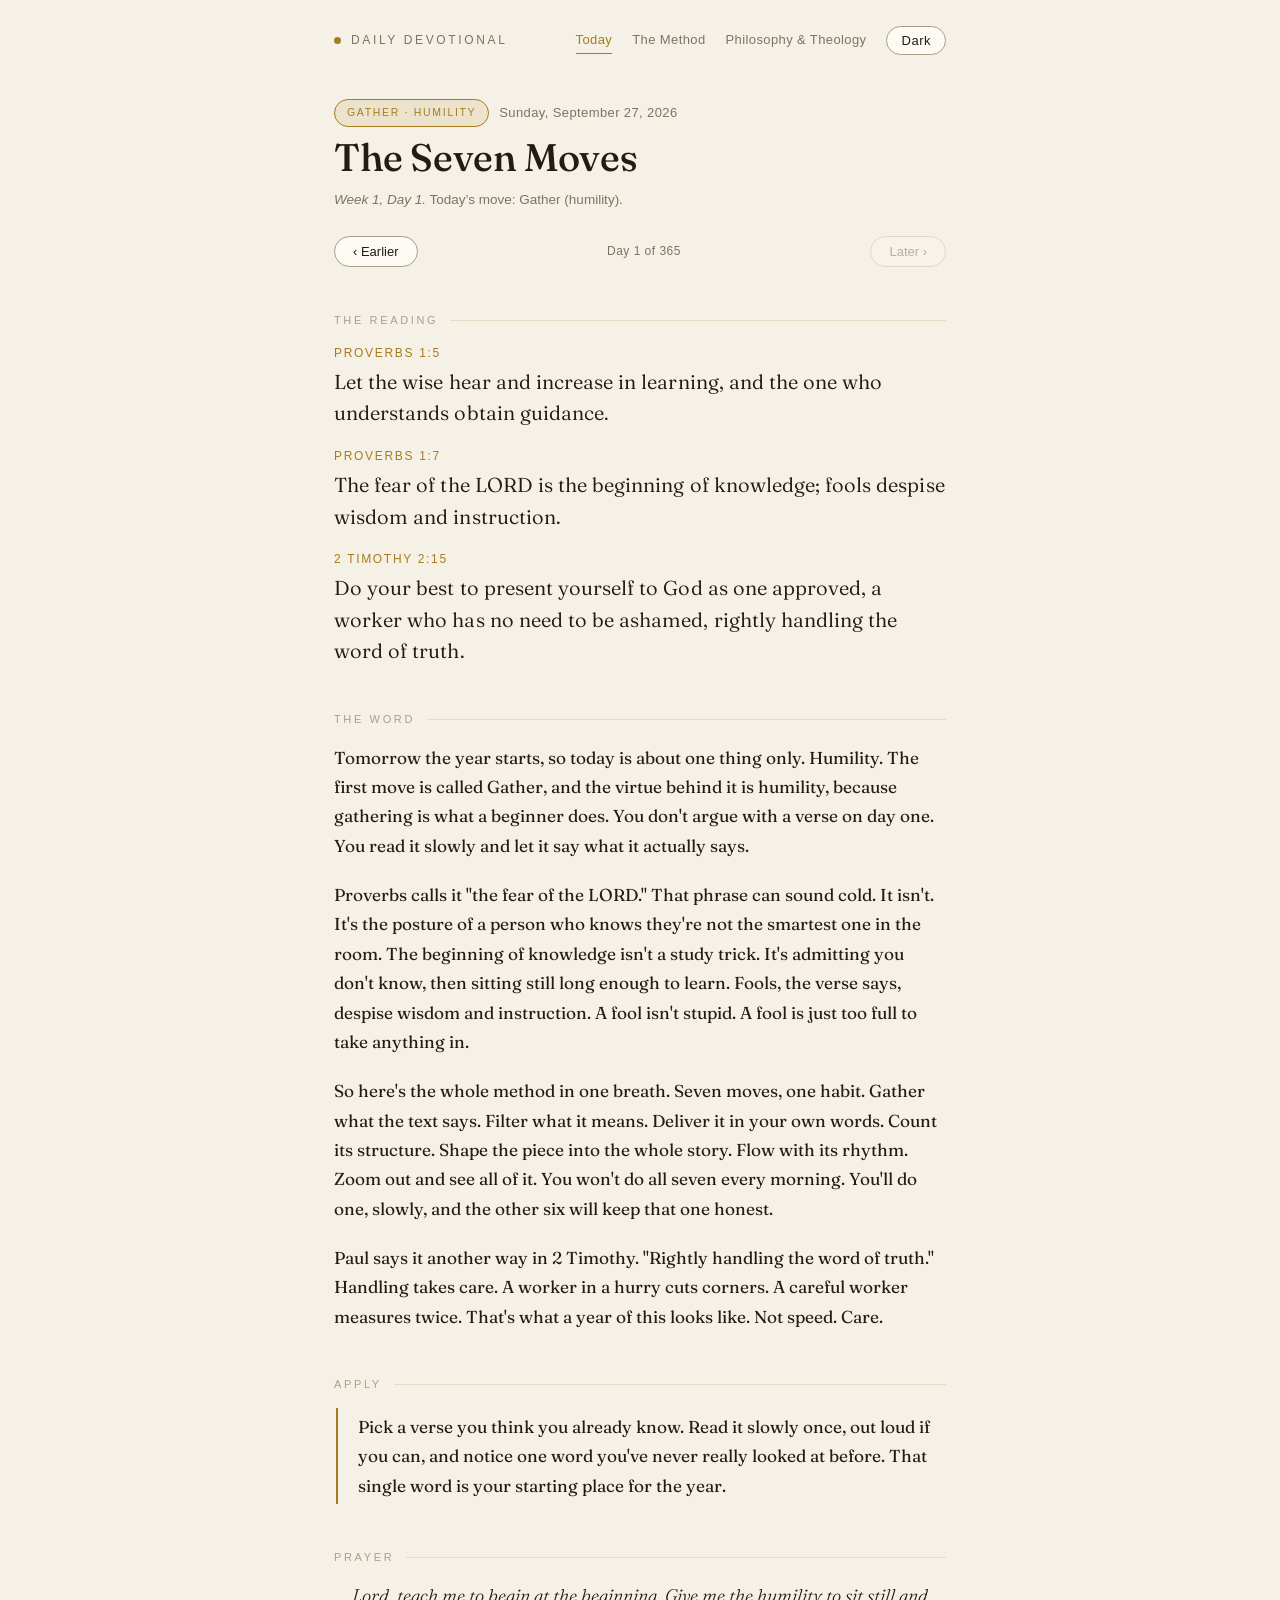
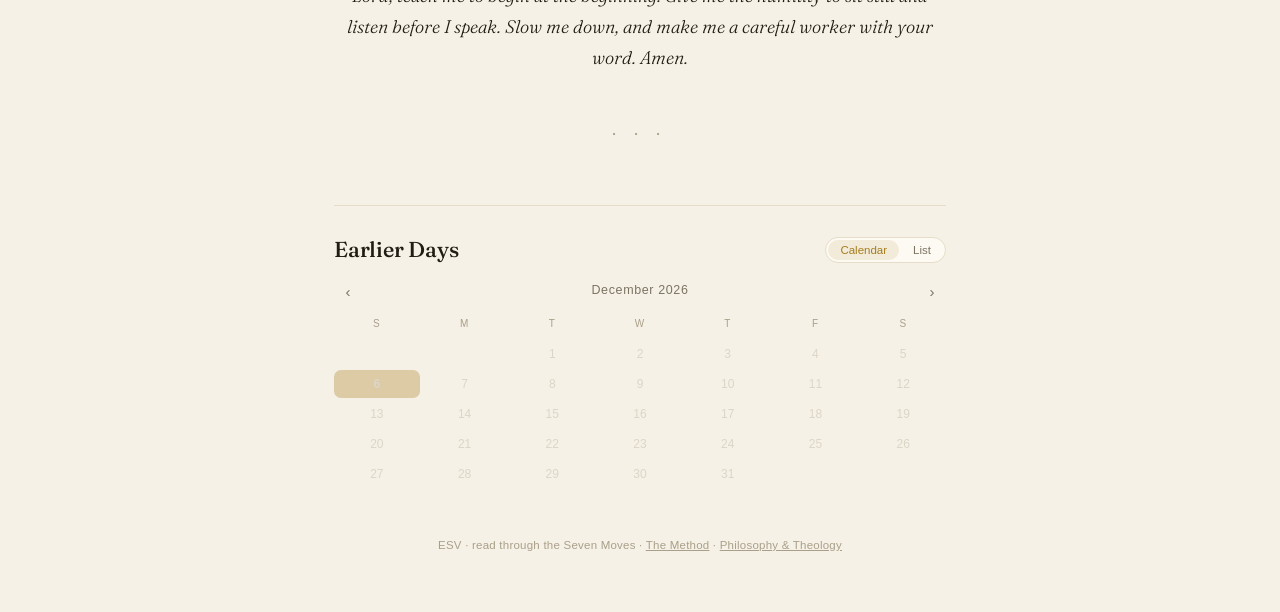
==== commit 370b1e64: "fix daynav: show real plan day (i of 365) instead of array index (always 1)" ====
--- a/index.html
+++ b/index.html
@@ -119,9 +119,12 @@
     el('prayerBlock').classList.toggle('hidden', !d.prayer);
   }
 
+  var TOTAL_DAYS = 365;
+  function absoluteDay(d) { return (d.week - 1) * 7 + d.day; }
+
   function updateNav() {
     var pos = el('daynavPos');
-    if (pos) pos.textContent = 'Day ' + (currentIndex + 1) + ' of ' + list.length;
+    if (pos) pos.textContent = 'Day ' + absoluteDay(list[currentIndex]) + ' of ' + TOTAL_DAYS;
     var pb = el('prevBtn'), nb = el('nextBtn');
     if (pb) pb.disabled = currentIndex >= list.length - 1;
     if (nb) nb.disabled = currentIndex <= 0;
--- a/styles.css
+++ b/styles.css
@@ -135,35 +135,36 @@
 .archive { margin-top: 60px; padding-top: 30px; border-top: 1px solid var(--border); }
 .archive-head { display: flex; align-items: center; justify-content: space-between; gap: 12px; flex-wrap: wrap; margin-bottom: 14px; }
 .archive-head h2 { margin: 0; }
-.view-toggle { display: flex; gap: 6px; }
+.view-toggle { display: inline-flex; align-items: center; background: var(--surface); border: 1px solid var(--border); border-radius: 999px; padding: 2px; gap: 2px; }
 .view-toggle button {
-  font-family: var(--sans); font-size: 12px; color: var(--muted);
-  background: none; border: 1px solid var(--border); border-radius: 999px;
-  padding: 4px 12px; cursor: pointer; transition: color .15s, border-color .15s, background .15s;
-}
-.view-toggle button.active { color: var(--accent); border-color: var(--accent); background: var(--accent-soft); }
-
-.cal-nav { display: flex; align-items: center; justify-content: space-between; margin-bottom: 12px; }
+  font-family: var(--sans); font-size: 11.5px; color: var(--muted);
+  background: none; border: none; border-radius: 999px;
+  padding: 4px 12px; cursor: pointer; transition: color .15s, background .15s;
+}
+.view-toggle button.active { color: var(--accent); background: var(--accent-soft); }
+
+.cal-nav { display: flex; align-items: center; justify-content: space-between; margin-bottom: 10px; }
 .cal-nav button {
-  font-family: var(--sans); font-size: 16px; color: var(--ink);
-  background: var(--surface); border: 1px solid var(--faint); border-radius: 999px;
-  width: 34px; height: 34px; cursor: pointer; line-height: 1;
-  display: flex; align-items: center; justify-content: center; transition: border-color .15s, color .15s;
-}
-.cal-nav button:hover { border-color: var(--accent); color: var(--accent); }
-.cal-nav .cal-label { font-family: var(--sans); font-size: 13px; color: var(--muted); letter-spacing: .05em; font-weight: 500; }
-
-.cal-grid { display: grid; grid-template-columns: repeat(7, 1fr); gap: 5px; }
-.cal-dow { font-family: var(--sans); font-size: 10.5px; letter-spacing: .12em; color: var(--faint); text-align: center; text-transform: uppercase; padding: 2px 0 8px; }
+  font-family: var(--sans); font-size: 15px; color: var(--muted);
+  background: none; border: none; border-radius: 7px;
+  width: 28px; height: 28px; cursor: pointer; line-height: 1;
+  display: flex; align-items: center; justify-content: center; transition: color .15s, background .15s;
+}
+.cal-nav button:hover { color: var(--ink); background: var(--accent-soft); }
+.cal-nav .cal-label { font-family: var(--sans); font-size: 12.5px; color: var(--muted); letter-spacing: .05em; font-weight: 500; }
+
+.cal-grid { display: grid; grid-template-columns: repeat(7, 1fr); gap: 2px; }
+.cal-dow { font-family: var(--sans); font-size: 10px; letter-spacing: .08em; color: var(--faint); text-align: center; text-transform: uppercase; padding: 0 0 6px; }
 .cal-day {
-  font-family: var(--sans); font-size: 13px; height: 40px; border-radius: 9px;
-  border: 1px solid transparent; background: none; color: var(--faint);
+  font-family: var(--sans); font-size: 12px; height: 28px; border-radius: 7px;
+  border: none; background: none; color: var(--faint);
   display: flex; align-items: center; justify-content: center; cursor: default;
-}
-.cal-day.has { color: var(--ink); background: var(--accent-soft); border-color: var(--accent); cursor: pointer; font-weight: 500; }
+  transition: background .15s, color .15s;
+}
+.cal-day.has { color: var(--ink); background: var(--accent-soft); cursor: pointer; font-weight: 500; }
 .cal-day.has:hover { background: var(--accent); color: var(--accent-ink); }
-.cal-day.today { outline: 2px solid var(--accent); outline-offset: 1px; }
-.cal-day.empty { opacity: .38; }
+.cal-day.today { background: var(--accent); color: var(--accent-ink); font-weight: 600; }
+.cal-day.empty { color: var(--faint); opacity: .32; }
 .cal-empty-fill { visibility: hidden; }
 
 .archive-list { list-style: none; margin: 0; padding: 0; }
@@ -202,7 +203,7 @@
   .archive-list .move { grid-column: 2; }
   .scripture p { font-size: 1.16rem; }
   .rhy { grid-template-columns: 72px 1fr; }
-  .cal-day { height: 36px; font-size: 12px; }
+  .cal-day { height: 26px; font-size: 11.5px; }
 }
 @media (prefers-reduced-motion: reduce) {
   * { transition: none !important; }
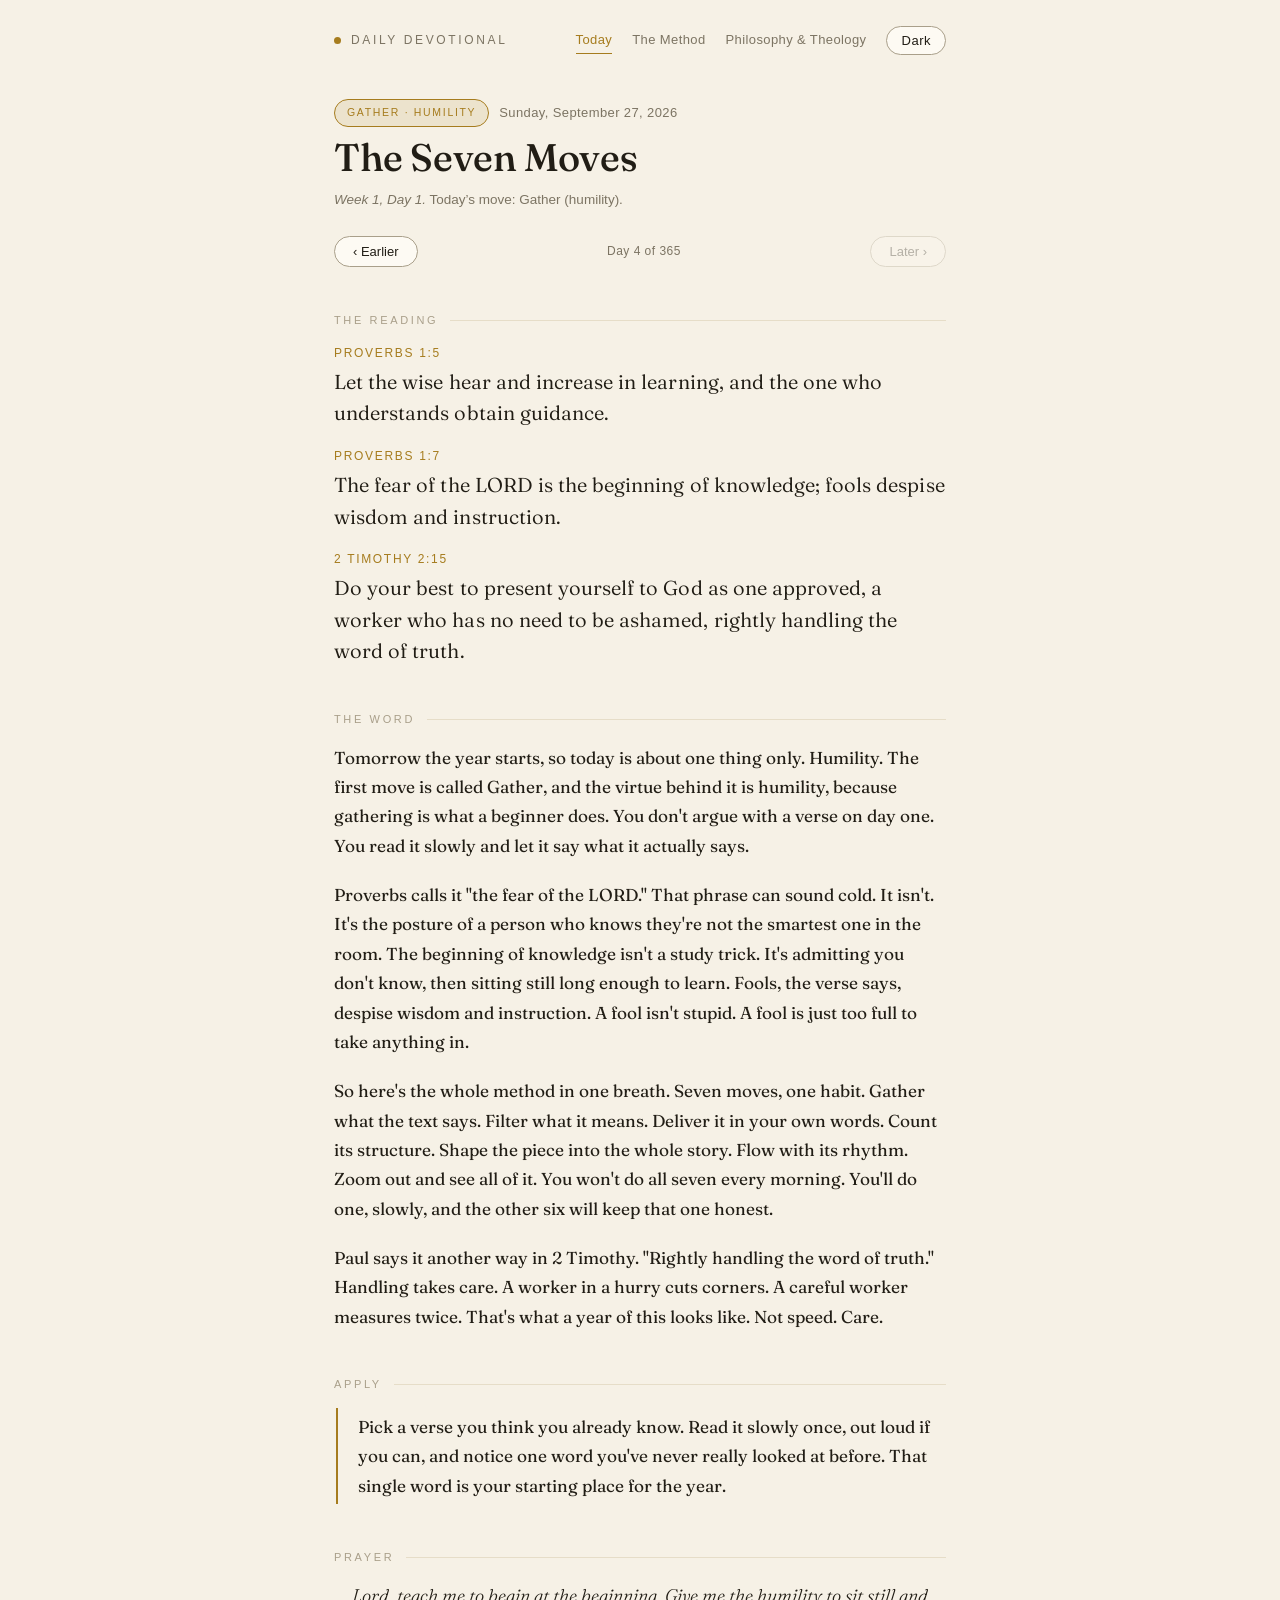
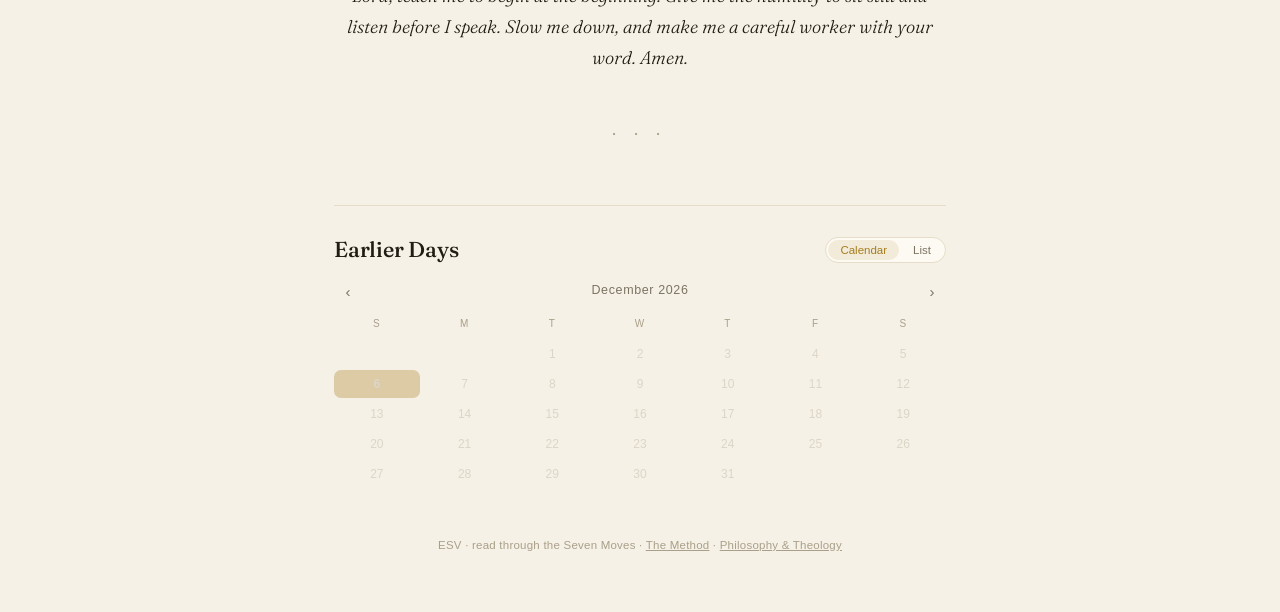
==== commit cf83e3fe: "fix daynav: sequential day counter (list.length - index) so it increments daily" ====
--- a/index.html
+++ b/index.html
@@ -120,11 +120,10 @@
   }
 
   var TOTAL_DAYS = 365;
-  function absoluteDay(d) { return (d.week - 1) * 7 + d.day; }
 
   function updateNav() {
     var pos = el('daynavPos');
-    if (pos) pos.textContent = 'Day ' + absoluteDay(list[currentIndex]) + ' of ' + TOTAL_DAYS;
+    if (pos) pos.textContent = 'Day ' + (list.length - currentIndex) + ' of ' + TOTAL_DAYS;
     var pb = el('prevBtn'), nb = el('nextBtn');
     if (pb) pb.disabled = currentIndex >= list.length - 1;
     if (nb) nb.disabled = currentIndex <= 0;
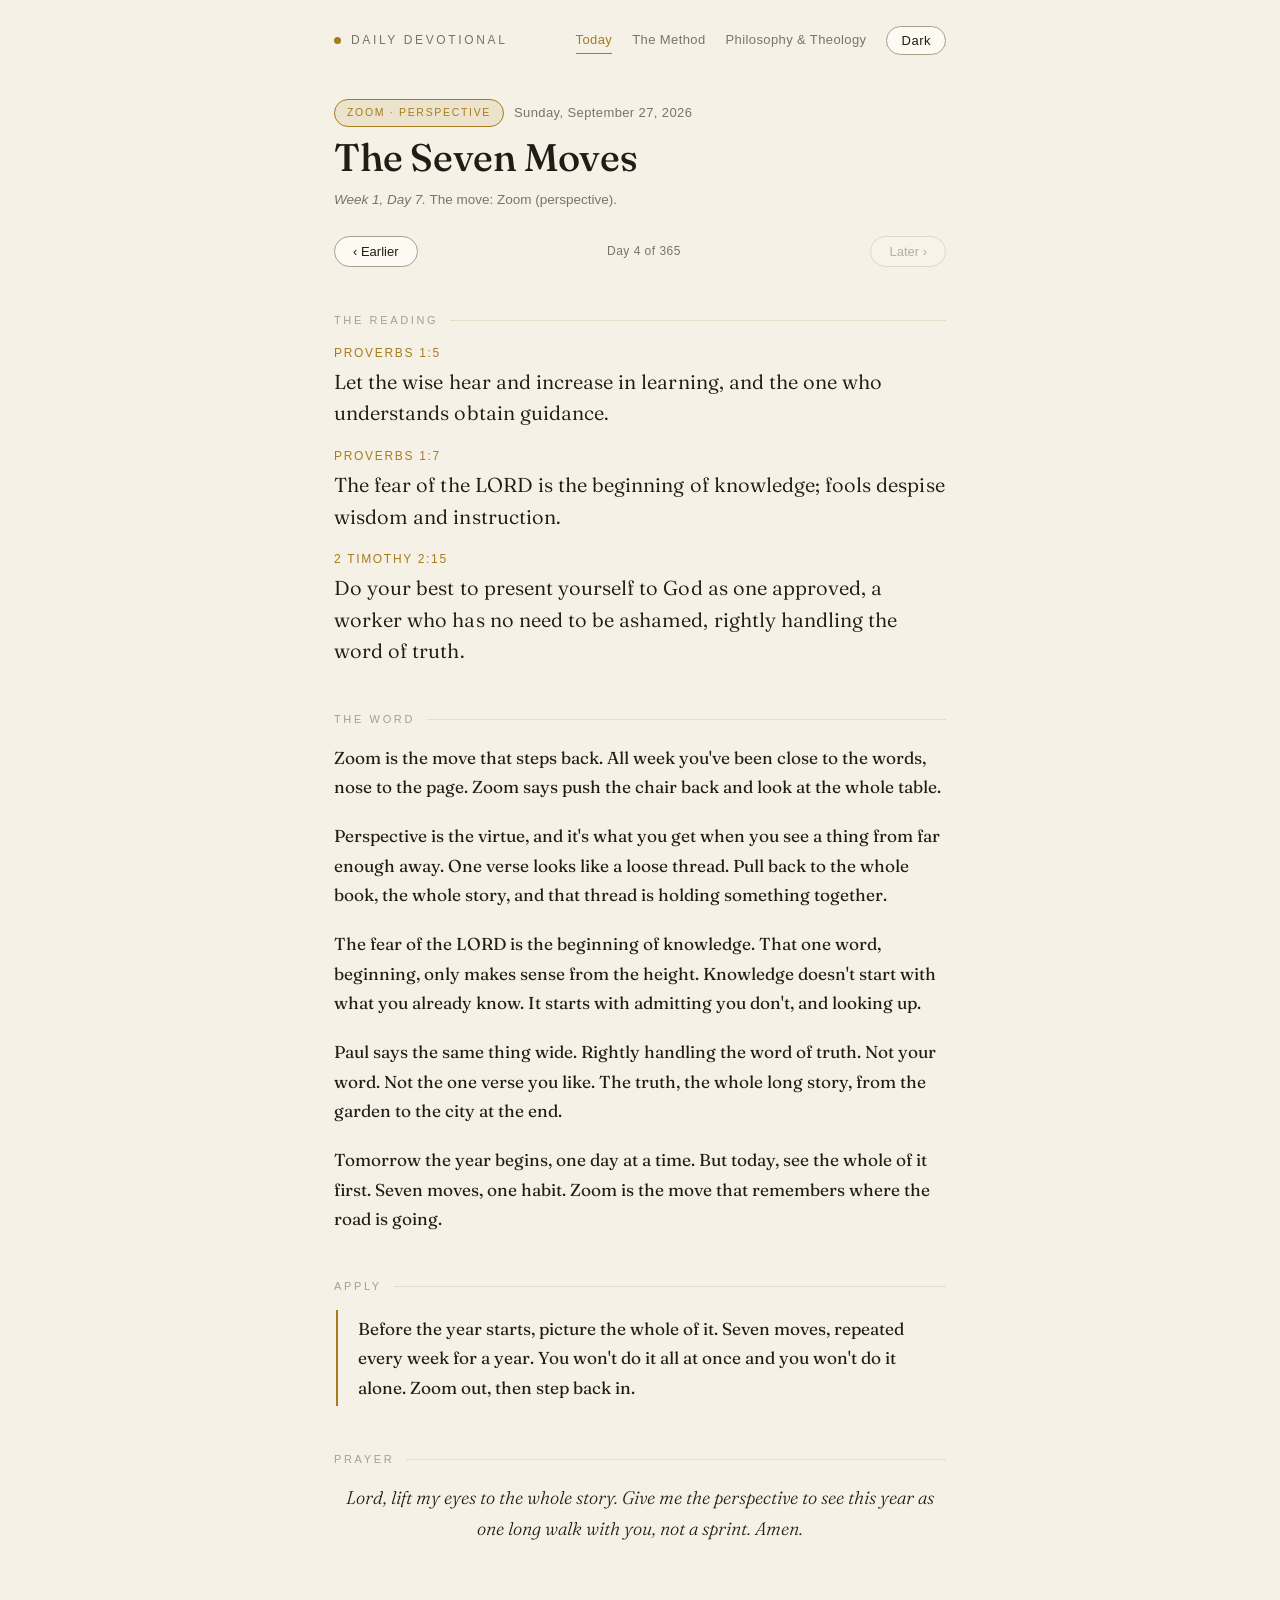
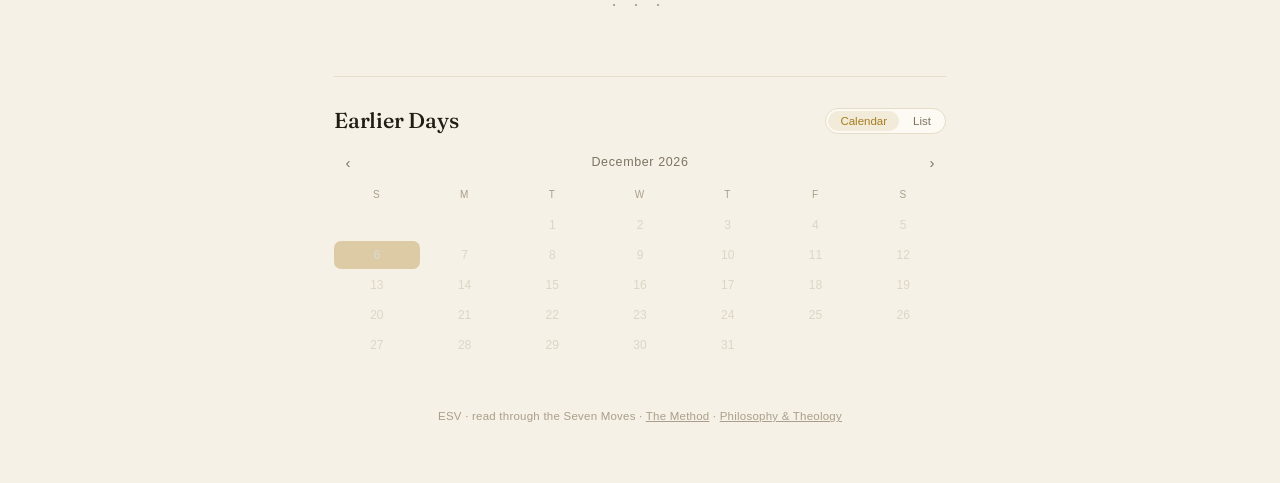
==== commit a9827995: "fix subtitle: say 'The move' (not 'Today's move') when viewing a past day" ====
--- a/index.html
+++ b/index.html
@@ -106,7 +106,8 @@
     el('movePill').textContent = d.move + ' · ' + d.virtue;
     el('dateLabel').textContent = fmtDate(d.date);
     el('title').textContent = d.theme;
-    el('subtitle').innerHTML = '<em>Week ' + d.week + ', Day ' + d.day + '.</em> Today\u2019s move: ' + d.move + ' (' + d.virtue + ').';
+    var isToday = d.date === new Date().toISOString().slice(0, 10);
+    el('subtitle').innerHTML = '<em>Week ' + d.week + ', Day ' + d.day + '.</em> ' + (isToday ? 'Today\u2019s move' : 'The move') + ': ' + d.move + ' (' + d.virtue + ').';
     el('readings').innerHTML = (d.readings || []).map(function (r) {
       return '<p><span class="ref">' + esc(r.ref) + '</span>' + esc(r.text) + '</p>';
     }).join('');
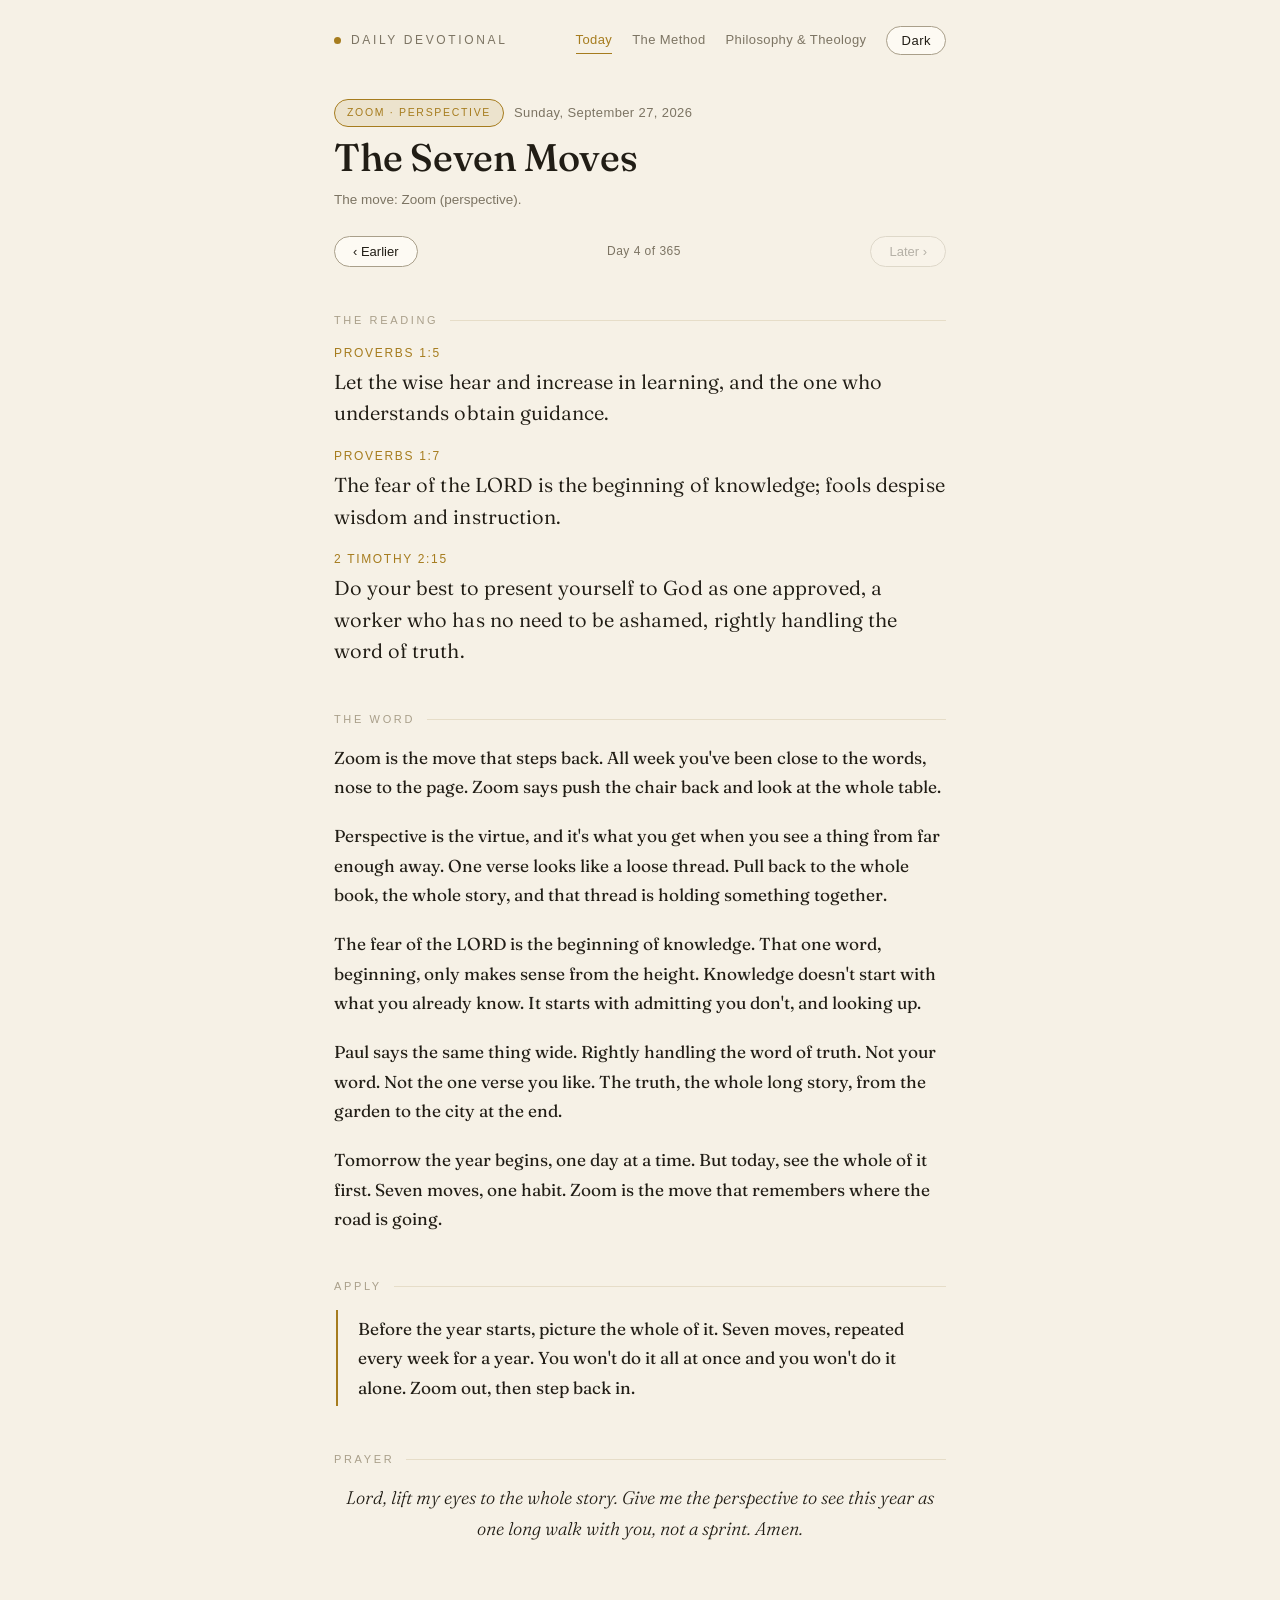
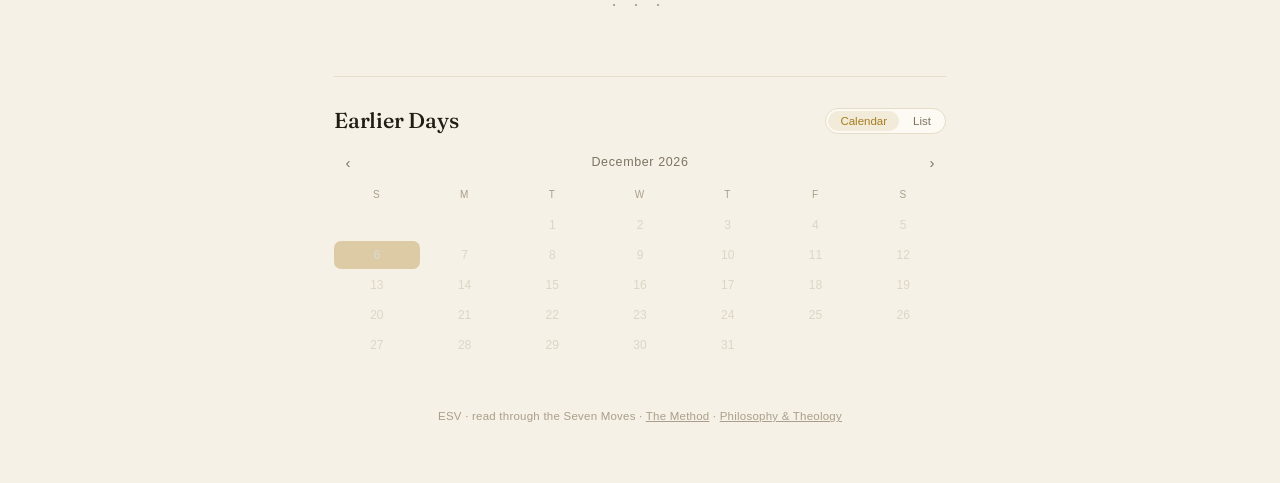
==== commit 0fc4184e: "drop Week/Day line from subtitle — counter is the only day numbering" ====
--- a/index.html
+++ b/index.html
@@ -107,7 +107,7 @@
     el('dateLabel').textContent = fmtDate(d.date);
     el('title').textContent = d.theme;
     var isToday = d.date === new Date().toISOString().slice(0, 10);
-    el('subtitle').innerHTML = '<em>Week ' + d.week + ', Day ' + d.day + '.</em> ' + (isToday ? 'Today\u2019s move' : 'The move') + ': ' + d.move + ' (' + d.virtue + ').';
+    el('subtitle').innerHTML = (isToday ? 'Today\u2019s move' : 'The move') + ': ' + d.move + ' (' + d.virtue + ').';
     el('readings').innerHTML = (d.readings || []).map(function (r) {
       return '<p><span class="ref">' + esc(r.ref) + '</span>' + esc(r.text) + '</p>';
     }).join('');
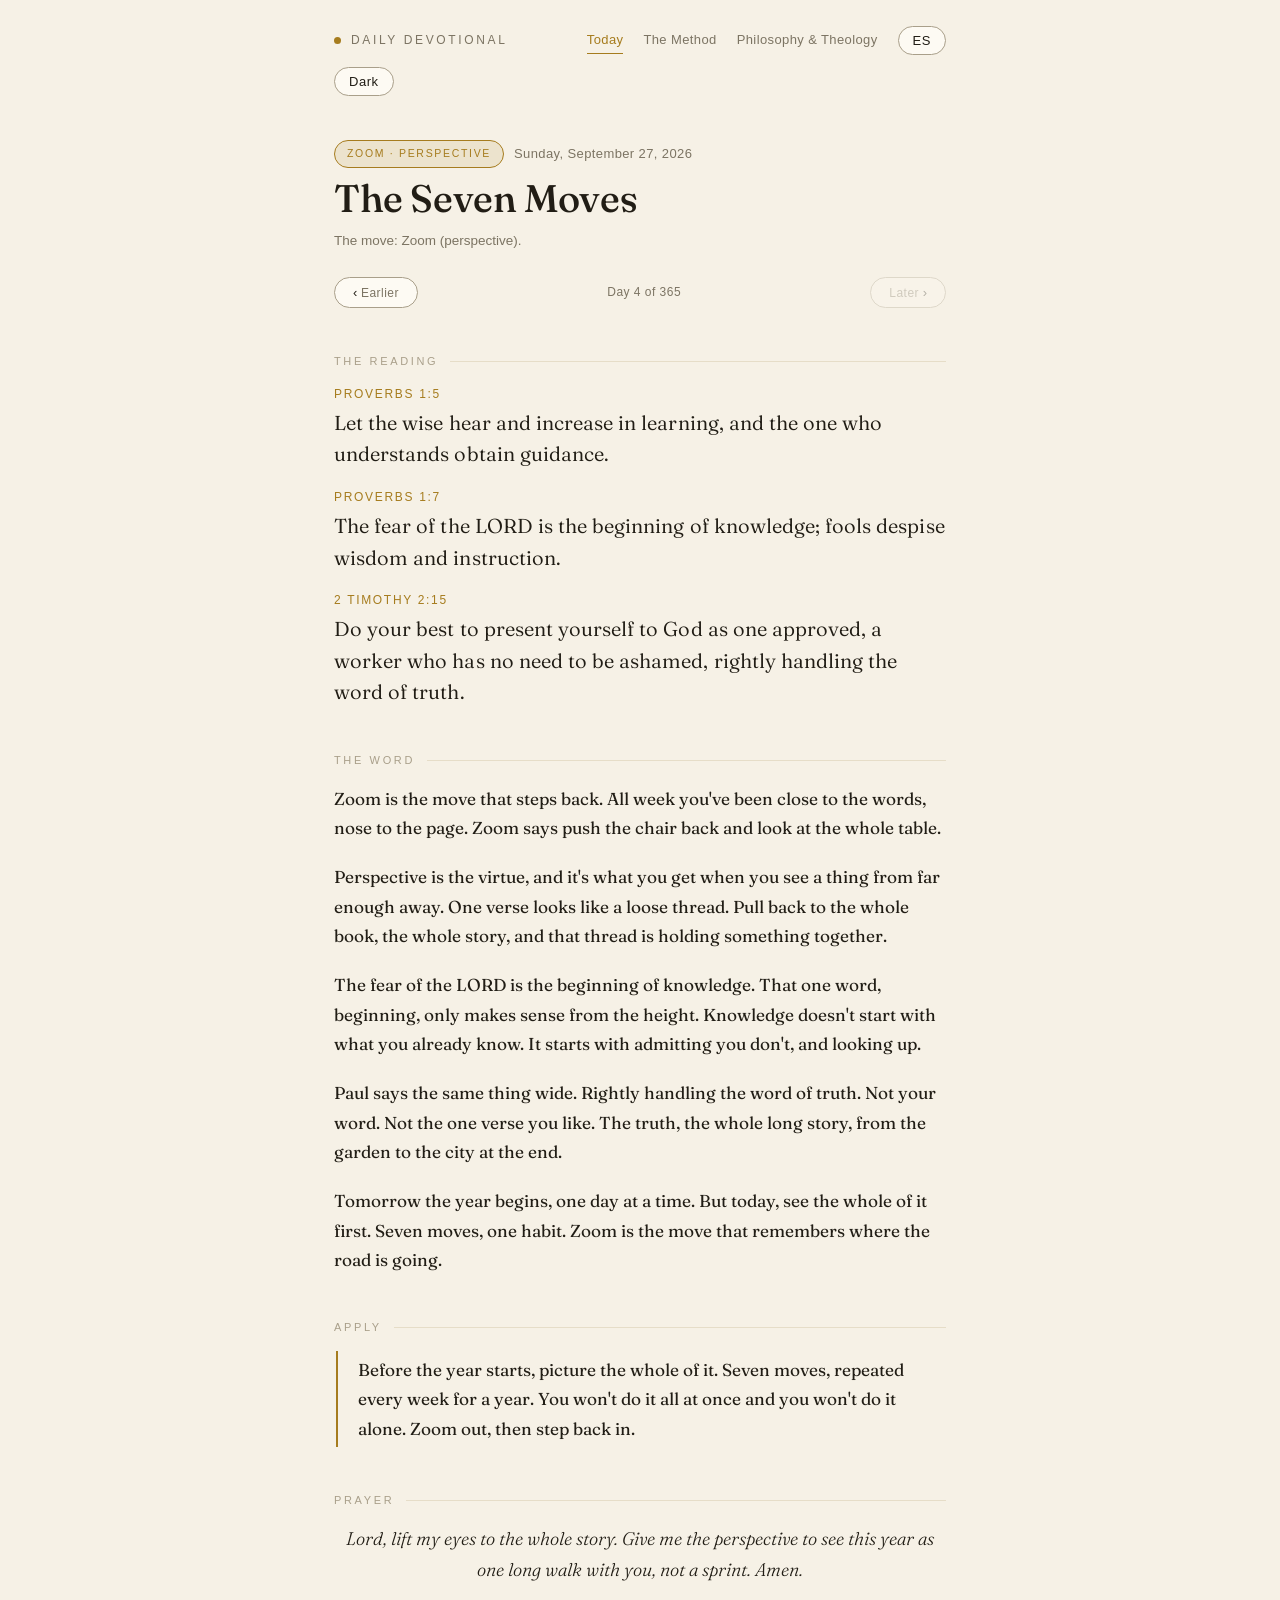
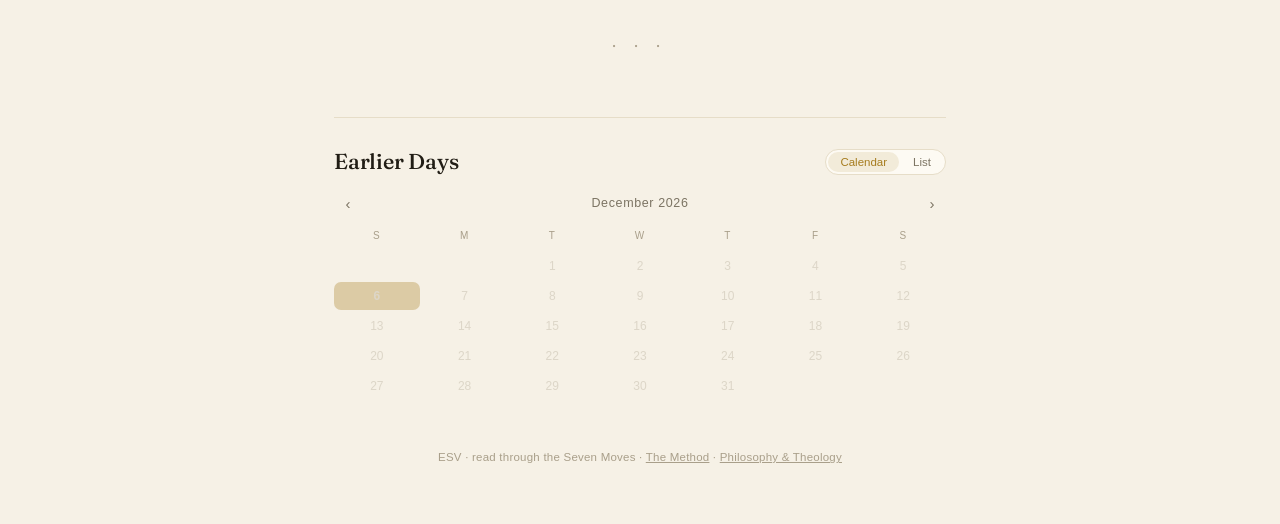
==== commit bdc45f6c: "add English/Spanish language toggle: i18n for UI + static pages, bilingual devotionals" ====
--- a/index.html
+++ b/index.html
@@ -15,10 +15,11 @@
   <header>
     <div class="brand"><span class="dot"></span>Daily Devotional</div>
     <nav class="nav">
-      <a href="index.html">Today</a>
-      <a href="method.html">The Method</a>
-      <a href="philosophy.html">Philosophy &amp; Theology</a>
+      <a href="index.html" data-i18n="nav-today">Today</a>
+      <a href="method.html" data-i18n="nav-method">The Method</a>
+      <a href="philosophy.html" data-i18n="nav-philosophy">Philosophy &amp; Theology</a>
     </nav>
+    <button class="theme-toggle" id="langToggle" aria-label="Cambiar a español">ES</button>
     <button class="theme-toggle" id="themeToggle" aria-label="Toggle dark mode">Dark</button>
   </header>
 
@@ -31,28 +32,28 @@
     <div class="sub" id="subtitle"></div>
 
     <div class="daynav">
-      <button id="prevBtn" aria-label="Earlier day">‹ Earlier</button>
+      <button id="prevBtn" aria-label="Earlier day">‹ <span data-i18n="idx-earlier">Earlier</span></button>
       <span id="daynavPos"></span>
-      <button id="nextBtn" aria-label="Later day">Later ›</button>
+      <button id="nextBtn" aria-label="Later day"><span data-i18n="idx-later">Later</span> ›</button>
     </div>
 
     <section class="block" id="readingBlock">
-      <div class="label">The Reading</div>
+      <div class="label" data-i18n="idx-reading">The Reading</div>
       <div class="scripture" id="readings"></div>
     </section>
 
     <section class="block" id="wordBlock">
-      <div class="label">The Word</div>
+      <div class="label" data-i18n="idx-word">The Word</div>
       <div class="prose" id="word"></div>
     </section>
 
     <section class="block" id="applyBlock">
-      <div class="label">Apply</div>
+      <div class="label" data-i18n="idx-apply">Apply</div>
       <div class="apply prose" id="apply"></div>
     </section>
 
     <section class="block" id="prayerBlock">
-      <div class="label">Prayer</div>
+      <div class="label" data-i18n="idx-prayer">Prayer</div>
       <p class="prayer" id="prayer"></p>
     </section>
 
@@ -60,10 +61,10 @@
 
     <section class="archive">
       <div class="archive-head">
-        <h2>Earlier Days</h2>
+        <h2 data-i18n="idx-archive-head">Earlier Days</h2>
         <div class="view-toggle">
-          <button id="calBtn" type="button" class="active">Calendar</button>
-          <button id="listBtn" type="button">List</button>
+          <button id="calBtn" type="button" class="active" data-i18n="idx-calendar">Calendar</button>
+          <button id="listBtn" type="button" data-i18n="idx-list">List</button>
         </div>
       </div>
       <div id="calendar">
@@ -78,7 +79,7 @@
     </section>
   </main>
 
-  <footer>ESV · read through the Seven Moves · <a href="method.html">The Method</a> · <a href="philosophy.html">Philosophy &amp; Theology</a></footer>
+  <footer><span data-i18n="footer-line">ESV · read through the Seven Moves</span> · <a href="method.html" data-i18n="nav-method">The Method</a> · <a href="philosophy.html" data-i18n="nav-philosophy">Philosophy &amp; Theology</a></footer>
 </div>
 
 <script src="script.js"></script>
@@ -89,9 +90,10 @@
   function paragraphs(text) {
     return (text || '').split(/\n{2,}/).map(function (p) { return '<p>' + esc(p.trim()) + '</p>'; }).join('');
   }
+  function es() { return window.getLang() === 'es'; }
   function fmtDate(iso) {
     var d = new Date(iso + 'T12:00:00');
-    return d.toLocaleDateString('en-US', { weekday: 'long', month: 'long', day: 'numeric', year: 'numeric' });
+    return d.toLocaleDateString(es() ? 'es-ES' : 'en-US', { weekday: 'long', month: 'long', day: 'numeric', year: 'numeric' });
   }
   function isoDate(y, m, d) {
     return y + '-' + String(m + 1).padStart(2, '0') + '-' + String(d).padStart(2, '0');
@@ -103,34 +105,52 @@
   var calYear = 0, calMonth = 0; // calMonth 0-indexed
 
   function render(d) {
-    el('movePill').textContent = d.move + ' · ' + d.virtue;
+    var E = es();
+    var move = (E && d.es_move) ? d.es_move : d.move;
+    var virtue = (E && d.es_virtue) ? d.es_virtue : d.virtue;
+    var theme = (E && d.es_theme) ? d.es_theme : d.theme;
+    el('movePill').textContent = move + ' · ' + virtue;
     el('dateLabel').textContent = fmtDate(d.date);
-    el('title').textContent = d.theme;
+    el('title').textContent = theme;
     var isToday = d.date === new Date().toISOString().slice(0, 10);
-    el('subtitle').innerHTML = (isToday ? 'Today\u2019s move' : 'The move') + ': ' + d.move + ' (' + d.virtue + ').';
+    var prefix = E ? (isToday ? 'Movimiento de hoy' : 'El movimiento') : (isToday ? 'Today\u2019s move' : 'The move');
+    el('subtitle').innerHTML = prefix + ': ' + move + ' (' + virtue + ').';
     el('readings').innerHTML = (d.readings || []).map(function (r) {
-      return '<p><span class="ref">' + esc(r.ref) + '</span>' + esc(r.text) + '</p>';
+      var ref = (E && r.es_ref) ? r.es_ref : r.ref;
+      var text = (E && r.es_text) ? r.es_text : r.text;
+      return '<p><span class="ref">' + esc(ref) + '</span>' + esc(text) + '</p>';
     }).join('');
-    el('word').innerHTML = paragraphs(d.word);
-    el('apply').innerHTML = paragraphs(d.apply);
-    el('prayer').textContent = d.prayer;
+    el('word').innerHTML = paragraphs((E && d.es_word) ? d.es_word : d.word);
+    el('apply').innerHTML = paragraphs((E && d.es_apply) ? d.es_apply : d.apply);
+    el('prayer').textContent = (E && d.es_prayer) ? d.es_prayer : d.prayer;
     el('readingBlock').classList.toggle('hidden', !(d.readings && d.readings.length));
     el('wordBlock').classList.toggle('hidden', !d.word);
     el('applyBlock').classList.toggle('hidden', !d.apply);
     el('prayerBlock').classList.toggle('hidden', !d.prayer);
   }
 
+  function renderEmpty() {
+    var E = es();
+    el('title').textContent = E ? 'Aún no hay nada' : 'Nothing here yet';
+    el('subtitle').textContent = E ? 'El primer devocional aún no se ha publicado.' : 'The first devotional hasn\u2019t been published.';
+    el('readings').innerHTML = '';
+    el('word').innerHTML = '<p>' + (E ? 'Vuelve pronto.' : 'Check back soon.') + '</p>';
+    el('applyBlock').classList.add('hidden');
+    el('prayerBlock').classList.add('hidden');
+  }
+
   var TOTAL_DAYS = 365;
 
   function updateNav() {
     var pos = el('daynavPos');
-    if (pos) pos.textContent = 'Day ' + (list.length - currentIndex) + ' of ' + TOTAL_DAYS;
+    if (pos) pos.textContent = (es() ? 'Día ' : 'Day ') + (list.length - currentIndex) + (es() ? ' de ' : ' of ') + TOTAL_DAYS;
     var pb = el('prevBtn'), nb = el('nextBtn');
     if (pb) pb.disabled = currentIndex >= list.length - 1;
     if (nb) nb.disabled = currentIndex <= 0;
   }
 
   function renderArchiveList() {
+    var E = es();
     var byWeek = {};
     list.forEach(function (d, idx) {
       if (idx === currentIndex) return;
@@ -143,7 +163,7 @@
       var days = byWeek[w].sort(function (a, b) { return a.d.day < b.d.day ? 1 : -1; });
       var h = document.createElement('li');
       h.className = 'week-header';
-      h.textContent = 'Week ' + w;
+      h.textContent = (E ? 'Semana ' : 'Week ') + w;
       ul.appendChild(h);
       days.forEach(function (o) {
         var d = o.d;
@@ -152,8 +172,8 @@
         btn.type = 'button';
         btn.innerHTML =
           '<span class="d">' + esc(d.date) + '</span>' +
-          '<span class="theme">' + esc(d.theme) + '</span>' +
-          '<span class="move">' + esc(d.move) + '</span>';
+          '<span class="theme">' + esc((E && d.es_theme) ? d.es_theme : d.theme) + '</span>' +
+          '<span class="move">' + esc((E && d.es_move) ? d.es_move : d.move) + '</span>';
         btn.addEventListener('click', function () { show(o.idx); window.scrollTo({ top: 0, behavior: 'smooth' }); });
         li.appendChild(btn);
         ul.appendChild(li);
@@ -162,13 +182,15 @@
   }
 
   function renderCalendar() {
+    var E = es();
     var first = new Date(calYear, calMonth, 1);
     var startDow = first.getDay();
     var daysInMonth = new Date(calYear, calMonth + 1, 0).getDate();
-    el('calLabel').textContent = first.toLocaleDateString('en-US', { month: 'long', year: 'numeric' });
+    el('calLabel').textContent = first.toLocaleDateString(E ? 'es-ES' : 'en-US', { month: 'long', year: 'numeric' });
     var grid = el('calGrid');
     grid.innerHTML = '';
-    ['S', 'M', 'T', 'W', 'T', 'F', 'S'].forEach(function (w) {
+    var dow = E ? ['D', 'L', 'M', 'X', 'J', 'V', 'S'] : ['S', 'M', 'T', 'W', 'T', 'F', 'S'];
+    dow.forEach(function (w) {
       var c = document.createElement('div');
       c.className = 'cal-dow';
       c.textContent = w;
@@ -223,6 +245,14 @@
   el('calBtn').addEventListener('click', function () { setView('cal'); });
   el('listBtn').addEventListener('click', function () { setView('list'); });
 
+  window.onLangChange = function () {
+    if (!list.length) { renderEmpty(); return; }
+    render(list[currentIndex]);
+    updateNav();
+    renderArchiveList();
+    renderCalendar();
+  };
+
   fetch('./devotionals.json')
     .then(function (r) { if (!r.ok) throw new Error('HTTP ' + r.status); return r.json(); })
     .then(function (data) {
@@ -242,12 +272,7 @@
       setView('cal');
     })
     .catch(function (e) {
-      el('title').textContent = 'Nothing here yet';
-      el('subtitle').textContent = 'The first devotional hasn\u2019t been published.';
-      el('readings').innerHTML = '';
-      el('word').innerHTML = '<p>Check back soon.</p>';
-      el('applyBlock').classList.add('hidden');
-      el('prayerBlock').classList.add('hidden');
+      renderEmpty();
       console.error(e);
     });
 })();
